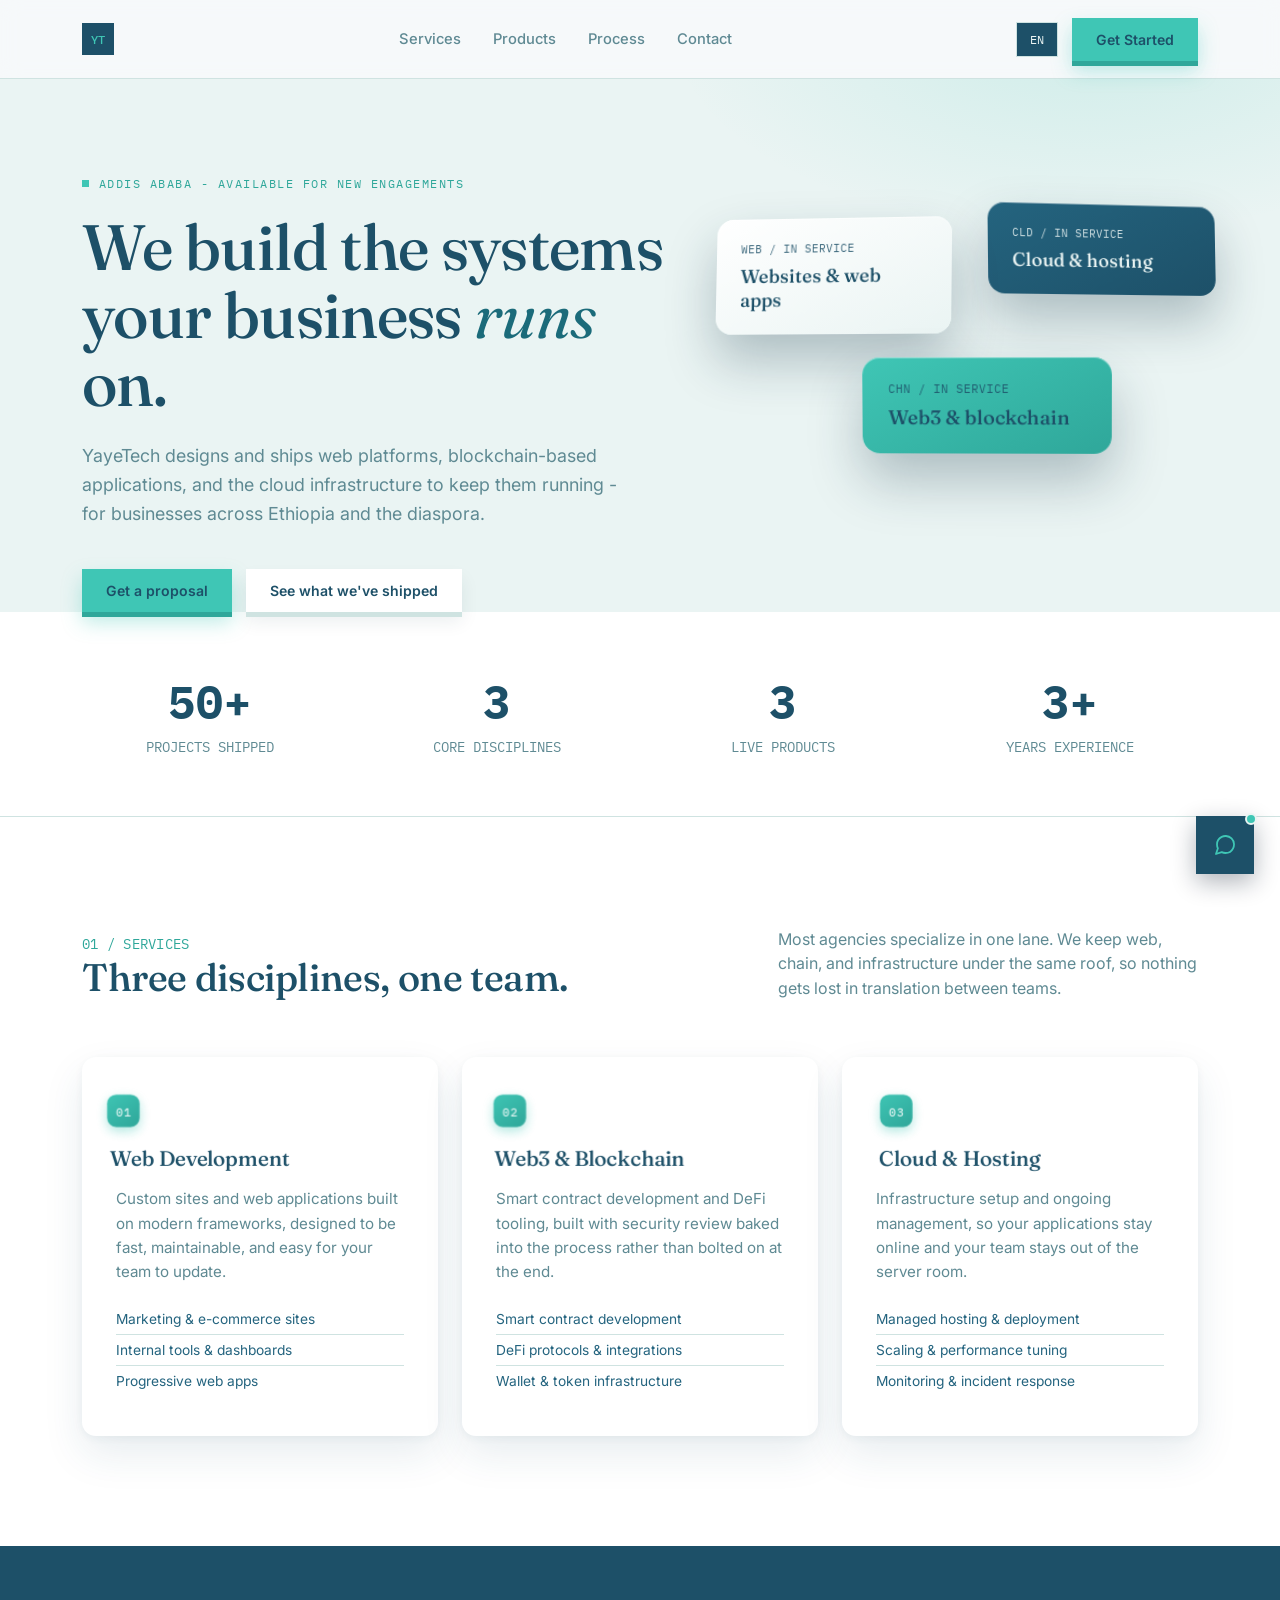
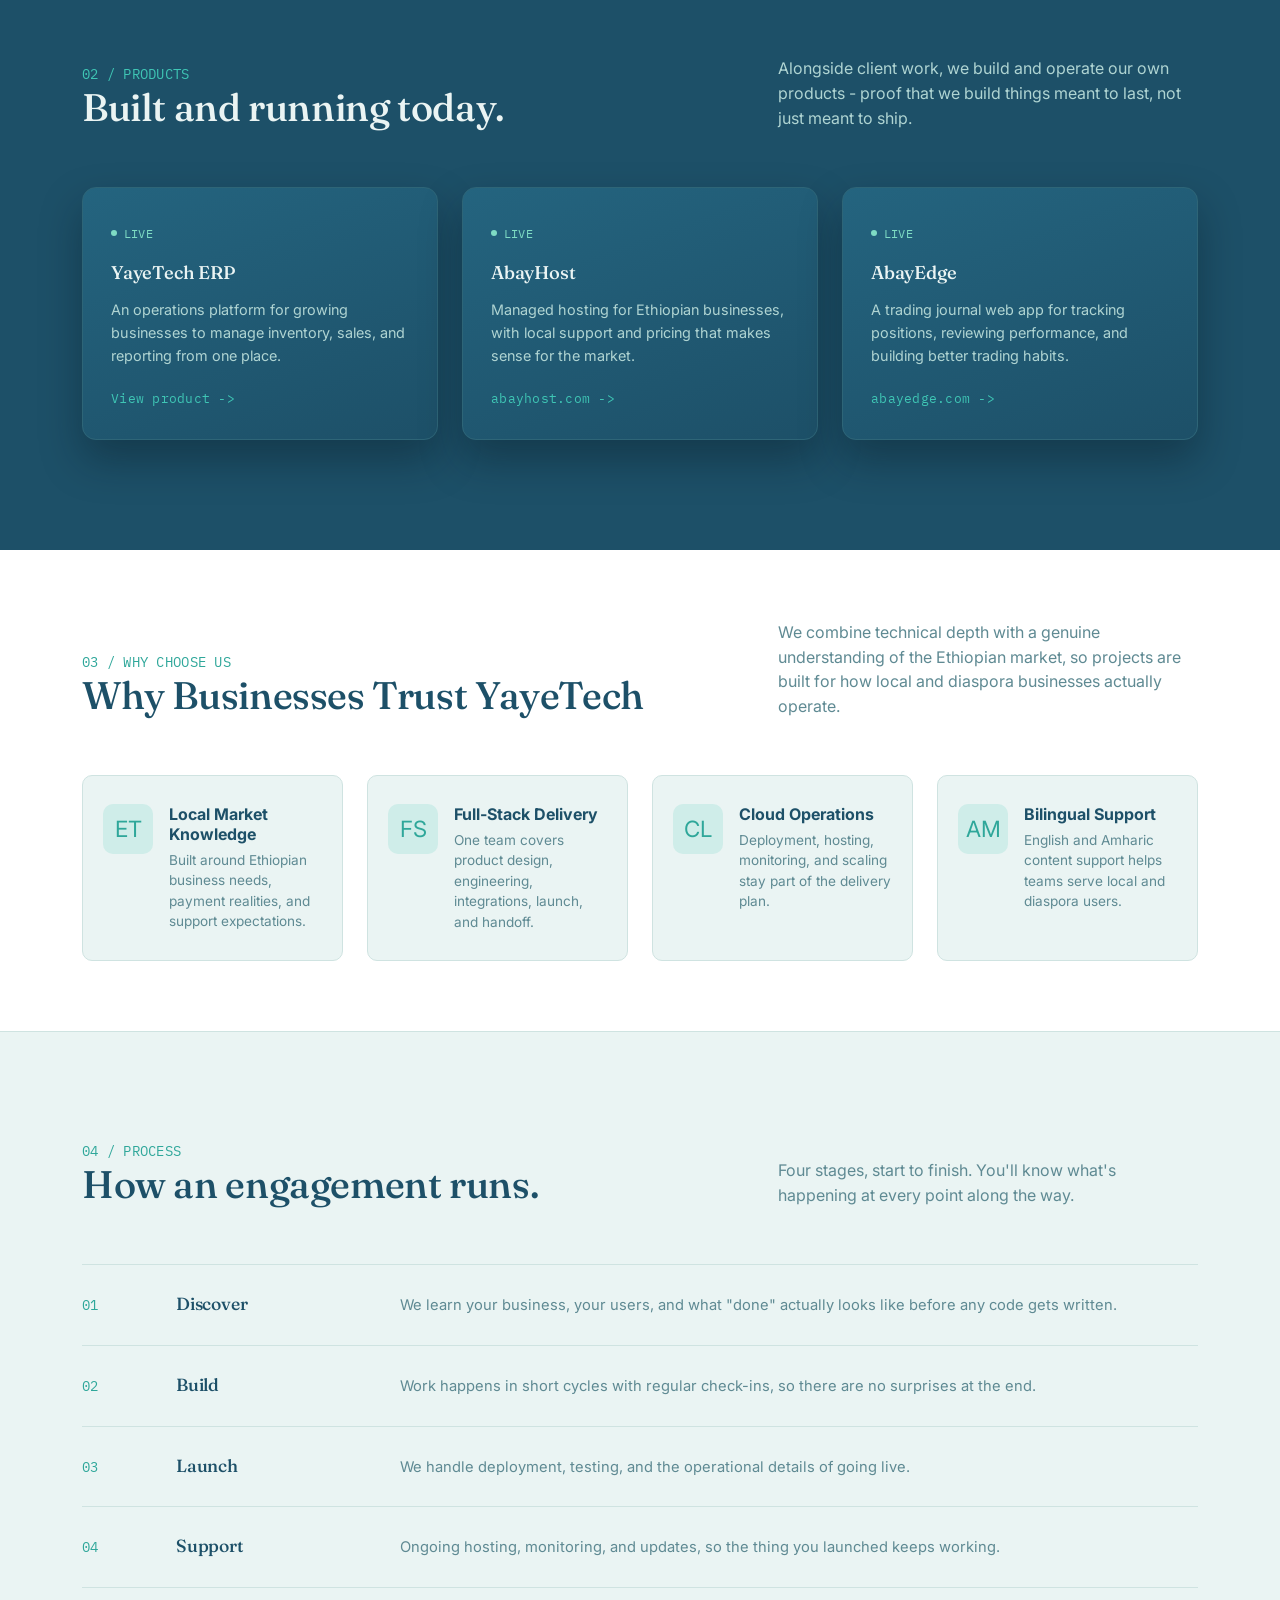
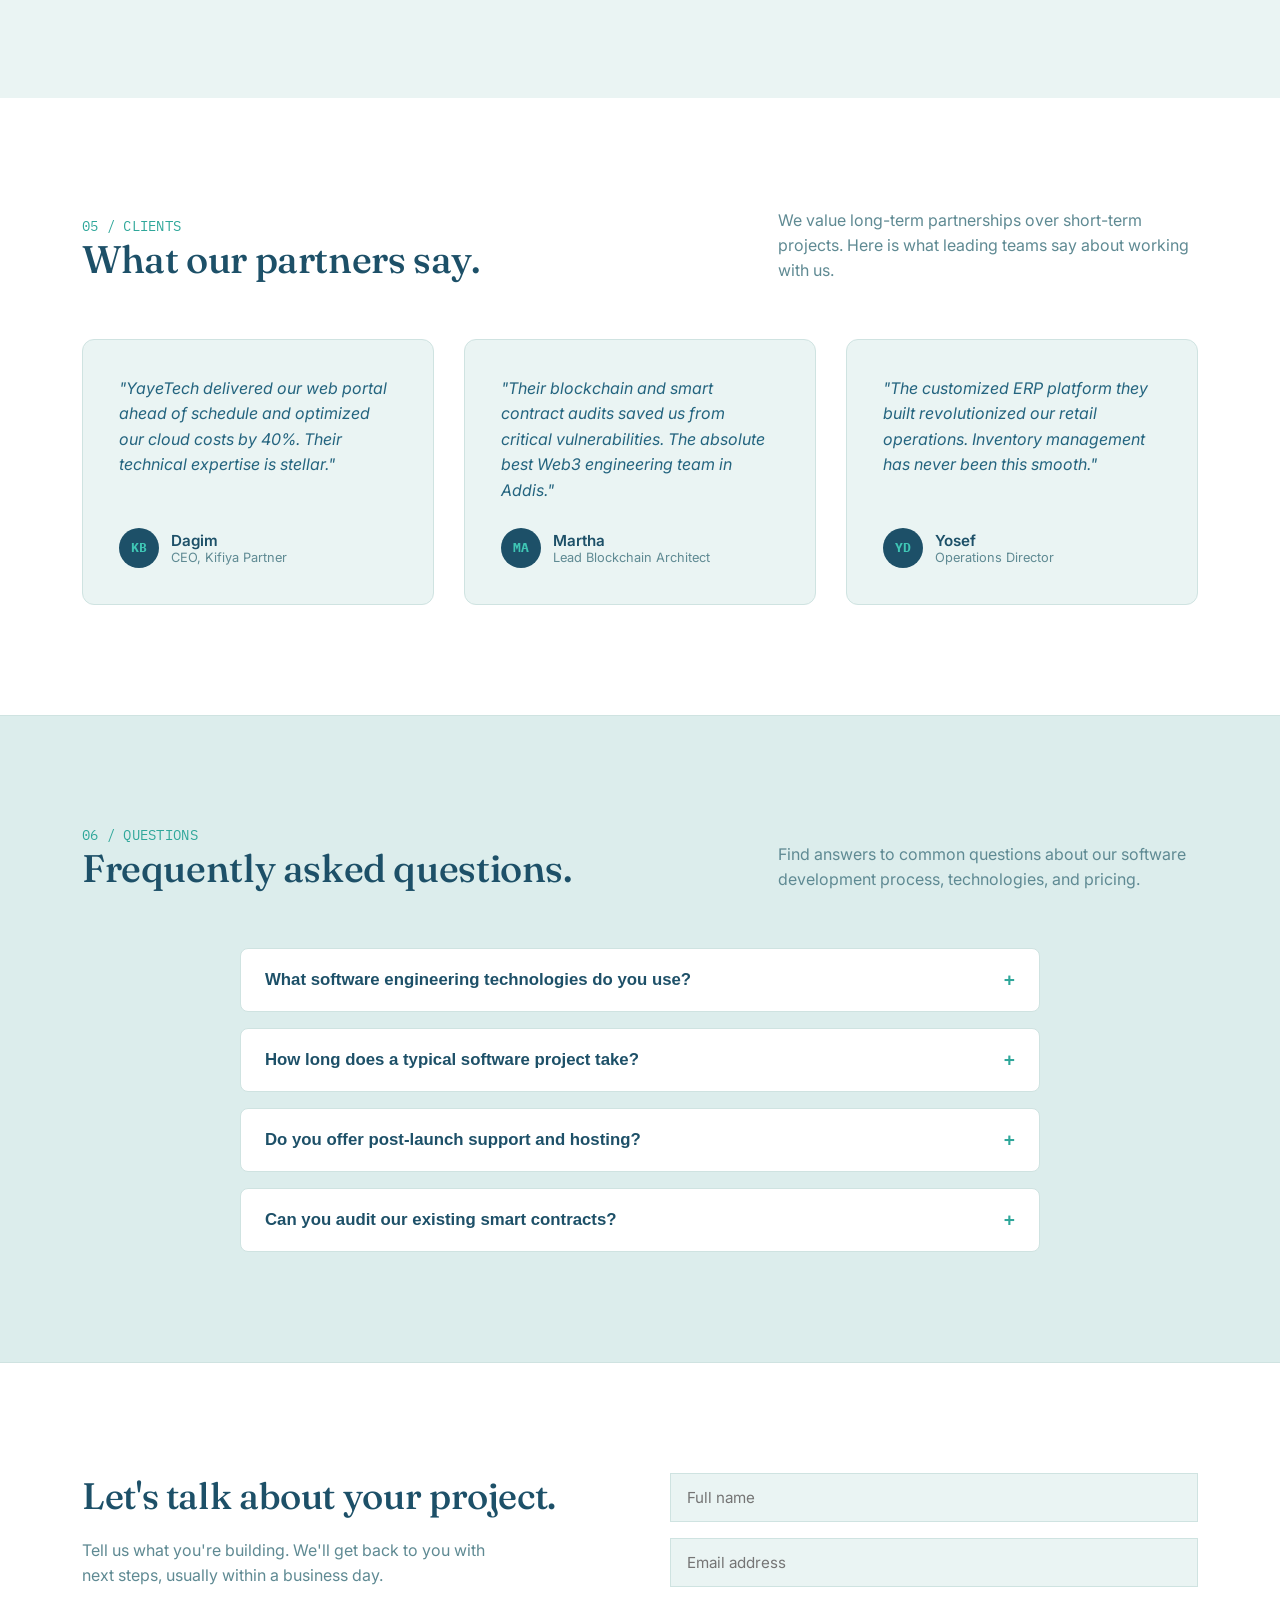
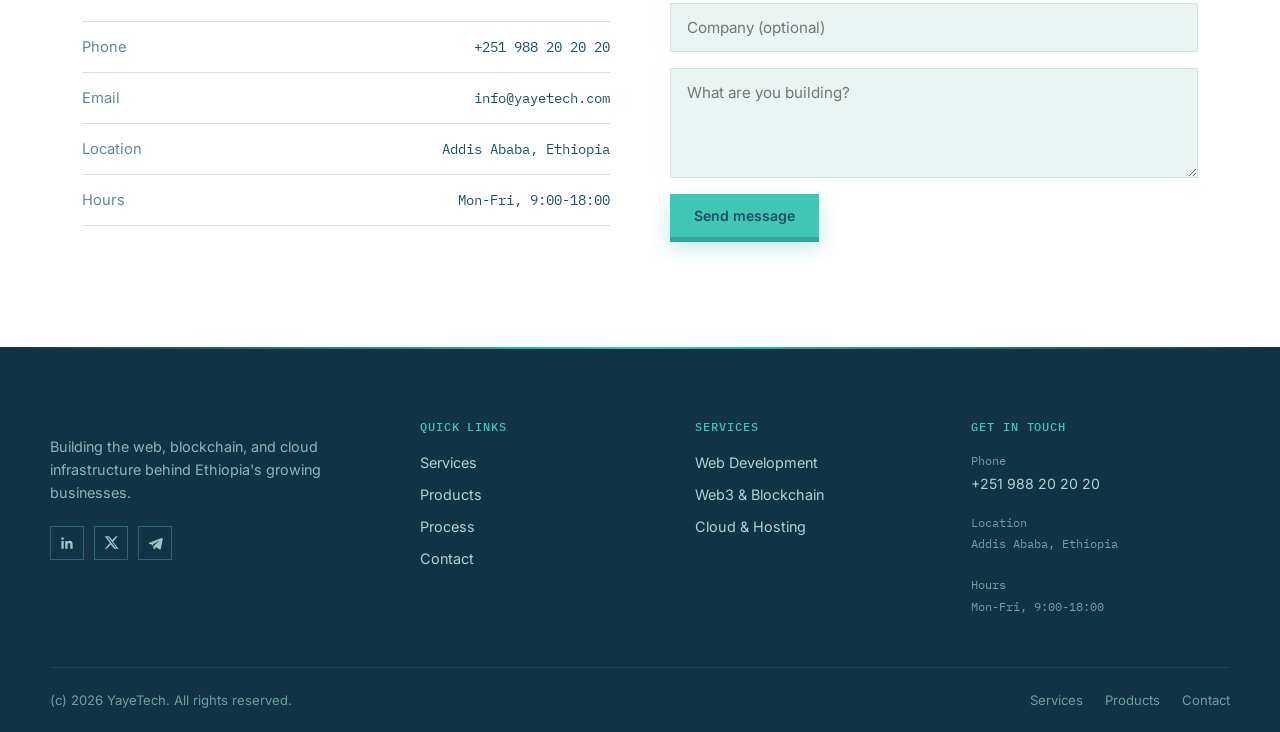
==== index.html @ afe93eb0 "Initial commit: yayetech redesign project" ====
<!DOCTYPE html>
<html lang="en">
<head>
<meta charset="UTF-8">
<meta name="viewport" content="width=device-width, initial-scale=1.0">
<title>YayeTech - Software, Web3 & Cloud Infrastructure</title>
<meta name="description" content="We build the systems your business runs on. YayeTech designs and ships web platforms, blockchain-based applications, and cloud hosting infrastructure.">
<meta property="og:title" content="YayeTech - Software, Web3 & Cloud Infrastructure">
<meta property="og:description" content="We build the systems your business runs on. Web platforms, decentralized apps, and managed cloud environments.">
<meta property="og:image" content="https://yayetech.com/wp-content/uploads/2024/10/cropped-cropped-cropped-cropped-YayeTechlogo4.png">
<meta property="og:url" content="https://yayetech.com">
<meta name="twitter:card" content="summary_large_image">
<link rel="preconnect" href="https://fonts.googleapis.com">
<link rel="preconnect" href="https://fonts.gstatic.com" crossorigin>
<link href="https://fonts.googleapis.com/css2?family=Fraunces:opsz,wght@9..144,400;9..144,500;9..144,600;9..144,700&family=Inter:wght@400;500;600;700&family=IBM+Plex+Mono:wght@400;500&family=Noto+Sans+Ethiopic:wght@400;500;600;700&display=swap" rel="stylesheet">
<style>
  :root{
    --ink:#1D5068;
    --ink-soft:#24647F;
    --onyx:#123245;
    --paper:#EAF4F3;
    --paper-dim:#DCEDEC;
    --slate:#5F8A93;
    --line:#CFE3E1;
    --brass:#2FA79A;
    --brass-bright:#3FC6B5;
    --brass-glow:rgba(63,198,181,0.16);
    --teal:#1B6B7A;
    --mint:#7FDCC4;
    --white:#FFFFFF;
  }
  *{box-sizing:border-box;}
  html{scroll-behavior:smooth;}
  body{
    margin:0;
    background:var(--paper);
    color:var(--ink);
    font-family:'Inter', sans-serif;
    -webkit-font-smoothing:antialiased;
    transition:font-family .1s;
  }
  body.lang-am, body.lang-am input, body.lang-am textarea, body.lang-am button{
    font-family:'Noto Sans Ethiopic','Inter',sans-serif;
  }
  h1,h2,h3{
    font-family:'Fraunces', serif;
    margin:0;
    letter-spacing:-0.01em;
  }
  body.lang-am h1, body.lang-am h2, body.lang-am h3{
    font-family:'Noto Sans Ethiopic','Fraunces',serif;
    letter-spacing:0;
  }
  .mono{
    font-family:'IBM Plex Mono', monospace;
    letter-spacing:0.02em;
  }
  a{color:inherit;text-decoration:none;}
  .wrap{
    max-width:1180px;
    margin:0 auto;
    padding:0 32px;
  }
  @media(max-width:700px){ .wrap{padding:0 20px;} }

  /* ---------- NAV ---------- */
  header{
    position:sticky;top:0;z-index:100;
    background:rgba(247,249,251,0.92);
    backdrop-filter:blur(10px);
    border-bottom:1px solid var(--line);
  }
  .nav-inner{
    display:flex;align-items:center;justify-content:space-between;
    height:78px;
    gap:20px;
  }
  .logo{
    display:flex;align-items:center;gap:10px;
    font-family:'Fraunces',serif;
    font-weight:600;
    font-size:1.05rem;
    flex-shrink:0;
  }
  .logo img{
    height:56px;
    width:auto;
    display:block;
  }
  .logo .mark-fallback{
    display:none;
    width:32px;height:32px;
    background:var(--ink);
    color:var(--brass-bright);
    align-items:center;justify-content:center;
    font-family:'IBM Plex Mono',monospace;
    font-size:0.75rem;
    font-weight:500;
  }
  nav.links{
    display:flex;gap:32px;
    font-size:0.92rem;
    font-weight:500;
    color:var(--slate);
    flex:1;
    justify-content:center;
  }
  nav.links a{ position:relative; padding:4px 0; }
  nav.links a::after{
    content:'';
    position:absolute; left:0; bottom:-2px;
    width:0; height:2px;
    background:var(--brass-bright);
    transition:width .18s ease;
  }
  nav.links a:hover{color:var(--ink);}
  nav.links a:hover::after{ width:100%; }
  @media(max-width:900px){ nav.links{display:none;} .nav-cta{display:none;} }

  .nav-right{ display:flex; align-items:center; gap:14px; flex-shrink:0; }

  #lang-toggle{
    display:flex;
    border:1px solid var(--line);
    font-family:'IBM Plex Mono',monospace;
    font-size:0.76rem;
    overflow:hidden;
  }
  #lang-toggle button{
    border:none;
    background:var(--white);
    color:var(--slate);
    padding:9px 13px;
    cursor:pointer;
    font-family:inherit;
    font-size:inherit;
    transition:background .15s ease, color .15s ease;
  }
  #lang-toggle button.active{
    background:var(--ink);
    color:var(--paper);
  }
  #lang-toggle button:not(.active):hover{ background:var(--paper-dim); color:var(--ink); }

  .btn{
    padding:13px 24px;
    font-size:0.88rem;
    font-weight:600;
    border:none;
    background:var(--ink);
    color:var(--paper);
    cursor:pointer;
    transition:transform .12s ease, box-shadow .12s ease;
    display:inline-block;
    font-family:inherit;
    position:relative;
    box-shadow:0 5px 0 var(--onyx), 0 10px 18px rgba(18,50,69,0.25);
  }
  .btn:hover{ transform:translateY(-2px); box-shadow:0 7px 0 var(--onyx), 0 14px 22px rgba(18,50,69,0.3); }
  .btn:active{ transform:translateY(3px); box-shadow:0 2px 0 var(--onyx), 0 4px 10px rgba(18,50,69,0.25); }
  .btn.outline{ background:var(--white); color:var(--ink); box-shadow:0 5px 0 var(--line), 0 10px 18px rgba(18,50,69,0.08); }
  .btn.outline:hover{ box-shadow:0 7px 0 var(--line), 0 14px 22px rgba(18,50,69,0.12); }
  .btn.brass{ background:var(--brass-bright); color:var(--ink); box-shadow:0 5px 0 var(--brass), 0 10px 20px rgba(63,198,181,0.35); }
  .btn.brass:hover{ box-shadow:0 7px 0 var(--brass), 0 16px 26px rgba(63,198,181,0.4); }

  /* mobile menu toggle */
  #menu-btn{
    display:none;
    background:none; border:none; cursor:pointer;
    width:40px;height:40px;
    align-items:center; justify-content:center;
    flex-direction:column; gap:5px;
  }
  #menu-btn span{
    display:block; width:22px; height:2px; background:var(--ink);
    transition:transform .2s ease, opacity .2s ease;
  }
  #menu-btn.open span:nth-child(1){ transform:translateY(7px) rotate(45deg); }
  #menu-btn.open span:nth-child(2){ opacity:0; }
  #menu-btn.open span:nth-child(3){ transform:translateY(-7px) rotate(-45deg); }
  @media(max-width:900px){ #menu-btn{display:flex;} }

  #mobile-menu{
    display:none;
    flex-direction:column;
    background:var(--white);
    border-bottom:1px solid var(--line);
    padding:8px 0 20px;
  }
  #mobile-menu.open{ display:flex; }
  #mobile-menu a{
    padding:14px 32px;
    font-size:0.98rem;
    font-weight:500;
    border-top:1px solid var(--line);
  }
  #mobile-menu .btn{ margin:16px 32px 0; text-align:center; }

  .hero-inner{
    display:grid;
    grid-template-columns:1.1fr 0.9fr;
    align-items:center;
    gap:40px;
  }
  @media(max-width:900px){ .hero-inner{grid-template-columns:1fr;} }

  .hero-3d{
    position:relative;
    height:420px;
    perspective:1400px;
  }
  @media(max-width:900px){ .hero-3d{height:280px; margin-top:20px;} }
  .hero-3d-stage{
    position:absolute; inset:0;
    transform-style:preserve-3d;
    transition:transform .1s ease-out;
  }
  .float-card{
    position:absolute;
    width:230px;
    padding:22px 24px;
    border-radius:16px;
    box-shadow:0 25px 50px rgba(18,50,69,0.28), inset 0 1px 0 rgba(255,255,255,0.4);
    backdrop-filter:blur(6px);
    animation:bob 6s ease-in-out infinite;
  }
  .float-card .fc-tag{ font-family:'IBM Plex Mono',monospace; font-size:0.7rem; opacity:0.85; margin-bottom:8px; display:block; }
  .float-card .fc-title{ font-family:'Fraunces',serif; font-size:1.15rem; font-weight:500; }
  .float-card.c1{
    top:10%; left:2%; z-index:3;
    background:linear-gradient(155deg, #ffffff, #EAF4F3);
    color:var(--ink);
    transform:translateZ(60px) rotateY(-8deg) rotateX(4deg);
    animation-delay:0s;
  }
  .float-card.c2{
    top:42%; left:32%; z-index:2;
    background:linear-gradient(155deg, var(--brass-bright), var(--brass));
    color:var(--ink);
    transform:translateZ(110px) rotateY(-4deg) rotateX(-3deg);
    animation-delay:1.4s;
  }
  .float-card.c3{
    top:6%; left:56%; z-index:1;
    background:linear-gradient(155deg, var(--ink-soft), var(--ink));
    color:var(--paper);
    transform:translateZ(30px) rotateY(10deg) rotateX(3deg);
    animation-delay:0.7s;
  }
  @keyframes bob{
    0%,100%{ transform:translateZ(var(--tz,60px)) rotateY(var(--ry,0deg)) rotateX(var(--rx,0deg)) translateY(0); }
    50%{ transform:translateZ(var(--tz,60px)) rotateY(var(--ry,0deg)) rotateX(var(--rx,0deg)) translateY(-14px); }
  }
  @media (prefers-reduced-motion:reduce){ .float-card{ animation:none; } .hero-3d-stage{ transition:none; } }
  @media(max-width:900px){
    .float-card{ width:170px; padding:16px 18px; }
    .float-card .fc-title{ font-size:0.95rem; }
    .float-card.c1{ left:0; top:6%; }
    .float-card.c2{ left:34%; top:46%; }
    .float-card.c3{ left:58%; top:2%; }
  }

  /* ---------- HERO ---------- */
  .hero{
    padding:96px 0 0;
    position:relative;
    background:
      radial-gradient(600px 300px at 85% -10%, var(--brass-glow), transparent 70%),
      var(--paper);
  }
  .eyebrow{
    font-family:'IBM Plex Mono',monospace;
    font-size:0.78rem;
    color:var(--brass);
    text-transform:uppercase;
    letter-spacing:0.12em;
    display:flex;align-items:center;gap:10px;
    margin-bottom:22px;
  }
  body.lang-am .eyebrow{ font-family:'Noto Sans Ethiopic',monospace; text-transform:none; letter-spacing:0; }
  .eyebrow::before{
    content:'';
    width:7px;height:7px;
    background:var(--brass-bright);
    display:inline-block;
    animation:pulse 2.4s ease-in-out infinite;
  }
  @keyframes pulse{ 0%,100%{opacity:1;} 50%{opacity:0.35;} }
  @media (prefers-reduced-motion:reduce){ .eyebrow::before{animation:none;} }

  .hero h1{
    font-size:clamp(2.4rem, 5vw, 4.1rem);
    line-height:1.06;
    font-weight:500;
    max-width:820px;
  }
  body.lang-am .hero h1{ line-height:1.25; }
  .hero h1 em{
    font-style:italic;
    font-weight:400;
    color:var(--teal);
  }
  body.lang-am .hero h1 em{ font-style:normal; }
  .hero p.lede{
    max-width:560px;
    font-size:1.12rem;
    line-height:1.6;
    color:var(--slate);
    margin:26px 0 40px;
  }
  .hero-ctas{display:flex;gap:14px;flex-wrap:wrap;}

  /* ---------- SECTIONS ---------- */
  section{padding:110px 0;}
  .sec-head{
    display:flex;justify-content:space-between;align-items:flex-end;
    margin-bottom:56px; gap:24px; flex-wrap:wrap;
  }
  .sec-head h2{ font-size:clamp(1.8rem,3vw,2.5rem); font-weight:500; }
  .sec-head .num{ font-family:'IBM Plex Mono',monospace; color:var(--brass); font-size:0.85rem; }
  body.lang-am .sec-head .num{ font-family:'Noto Sans Ethiopic',monospace; }
  .sec-head p{ color:var(--slate); max-width:420px; line-height:1.55; margin:0; }

  /* ---------- SERVICES ---------- */
  .services{background:var(--white);}
  .svc-grid{
    display:grid; grid-template-columns:repeat(3,1fr); gap:24px;
    perspective:1200px;
  }
  @media(max-width:820px){ .svc-grid{grid-template-columns:1fr;} }
  .svc-card{
    background:var(--white); padding:40px 34px; border-radius:14px;
    box-shadow:0 2px 8px rgba(29,80,104,0.06), 0 18px 40px rgba(29,80,104,0.1);
    transition:box-shadow .25s ease;
    transform-style:preserve-3d;
    will-change:transform;
  }
  .svc-card:hover{ box-shadow:0 8px 16px rgba(29,80,104,0.1), 0 30px 55px rgba(29,80,104,0.18); }
  .svc-tag{
    font-family:'IBM Plex Mono',monospace; font-size:0.75rem; color:var(--white); margin-bottom:18px;
    display:inline-flex; align-items:center; justify-content:center;
    width:32px; height:32px; border-radius:9px;
    background:linear-gradient(145deg, var(--brass-bright), var(--brass));
    box-shadow:0 4px 10px rgba(63,198,181,0.4);
    transform:translateZ(20px);
  }
  .svc-card h3{ font-size:1.3rem; font-weight:500; margin-bottom:14px; transform:translateZ(14px); }
  .svc-card p{ color:var(--slate); line-height:1.6; font-size:0.95rem; margin-bottom:20px; }
  .svc-list{list-style:none;padding:0;margin:0;}
  .svc-list li{ font-size:0.86rem; color:var(--ink-soft); padding:7px 0; border-top:1px solid var(--line); }
  .svc-list li:first-child{border-top:none;}

  /* ---------- PRODUCTS ---------- */
  .products{background:var(--ink);color:var(--paper);}
  .products .sec-head h2{color:var(--paper);}
  .products .sec-head p{color:#AFD4D2;}
  .products .num{color:var(--brass-bright);}
  .prod-grid{ display:grid; grid-template-columns:repeat(3,1fr); gap:24px; perspective:1200px; }
  @media(max-width:820px){ .prod-grid{grid-template-columns:1fr;} }
  .prod-card{
    background:linear-gradient(160deg, var(--ink-soft), var(--ink));
    border:1px solid #2E6577; padding:32px 28px; border-radius:14px;
    transition:box-shadow .25s ease;
    box-shadow:0 20px 40px rgba(5,20,30,0.35);
    transform-style:preserve-3d;
    will-change:transform;
  }
  .prod-card:hover{ box-shadow:0 30px 55px rgba(5,20,30,0.45), 0 0 0 1px var(--brass-bright); }
  .prod-status{ display:inline-flex;align-items:center;gap:7px; font-family:'IBM Plex Mono',monospace; font-size:0.72rem; color:var(--mint); margin-bottom:20px; }
  body.lang-am .prod-status{ font-family:'Noto Sans Ethiopic',monospace; }
  .prod-status::before{ content:'';width:6px;height:6px;background:var(--mint); border-radius:50%; }
  .prod-card h3{font-size:1.15rem;font-weight:500;margin-bottom:10px;color:var(--paper);}
  .prod-card p{font-size:0.9rem;color:#AFD4D2;line-height:1.6;margin-bottom:20px;}
  .prod-link{ font-family:'IBM Plex Mono',monospace; font-size:0.8rem; color:var(--brass-bright); border-bottom:1px solid transparent; }
  body.lang-am .prod-link{ font-family:'Noto Sans Ethiopic',monospace; }
  .prod-link:hover{border-bottom-color:var(--brass-bright);}

  /* ---------- PROCESS ---------- */
  .process{background:var(--paper);}
  .proc-item{
    display:grid; grid-template-columns:70px 200px 1fr; gap:24px;
    padding:28px 0; border-top:1px solid var(--line); align-items:baseline;
  }
  .proc-item:last-child{border-bottom:1px solid var(--line);}
  @media(max-width:700px){
    .proc-item{grid-template-columns:50px 1fr;}
    .proc-item h3{grid-column:2;}
    .proc-item p{grid-column:1/-1;}
  }
  .proc-num{ font-family:'IBM Plex Mono',monospace; color:var(--brass); font-size:0.9rem; }
  .proc-item h3{font-size:1.1rem;font-weight:500;}
  .proc-item p{color:var(--slate);margin:0;font-size:0.92rem;line-height:1.55;}

  /* ---------- CONTACT ---------- */
  .contact{background:var(--white);border-top:1px solid var(--line);}
  .contact-grid{ display:grid; grid-template-columns:1fr 1fr; gap:60px; }
  @media(max-width:820px){ .contact-grid{grid-template-columns:1fr;gap:40px;} }
  .contact h2{font-size:clamp(1.8rem,3vw,2.3rem);font-weight:500;margin-bottom:20px;}
  .contact p.lede{color:var(--slate);line-height:1.6;max-width:420px;margin-bottom:32px;}
  .info-row{ display:flex;justify-content:space-between; padding:16px 0; border-top:1px solid var(--line); font-size:0.92rem; }
  .info-row:last-child{border-bottom:1px solid var(--line);}
  .info-row span:first-child{color:var(--slate);}
  .info-row span:last-child{font-family:'IBM Plex Mono',monospace;font-size:0.85rem;}
  body.lang-am .info-row span:last-child{font-family:'Noto Sans Ethiopic',monospace;}

  form{display:flex;flex-direction:column;gap:16px;}
  input,textarea{
    font-family:'Inter',sans-serif; font-size:0.95rem; padding:14px 16px;
    border:1px solid var(--line); background:var(--paper); color:var(--ink);
  }
  input:focus,textarea:focus{ outline:2px solid var(--teal); outline-offset:1px; }
  textarea{resize:vertical;min-height:110px;}

  /* ---------- FOOTER ---------- */
  footer{ background:var(--onyx); color:#9BC7C5; position:relative; }
  footer::before{
    content:''; position:absolute; top:0; left:0; right:0; height:2px;
    background:linear-gradient(90deg, transparent, var(--brass-bright), transparent);
  }
  .foot-top{ padding:72px 0 48px; display:grid; grid-template-columns:1.4fr 1fr 1fr 1.1fr; gap:40px; }
  @media(max-width:900px){ .foot-top{grid-template-columns:1fr 1fr; row-gap:36px;} }
  @media(max-width:560px){ .foot-top{grid-template-columns:1fr;} }
  .foot-brand .logo{ margin-bottom:16px; }
  .foot-brand .logo img{ filter:brightness(0) invert(1); height:34px; }
  .foot-brand p{ font-size:0.9rem; line-height:1.6; max-width:280px; color:#8AB8B7; margin:0 0 22px; }
  .foot-social{ display:flex; gap:10px; }
  .foot-social a{
    width:34px;height:34px; border:1px solid #2E6577;
    display:flex;align-items:center;justify-content:center;
    color:#9BC7C5; transition:all .15s ease;
  }
  .foot-social a:hover{ border-color:var(--brass-bright); color:var(--brass-bright); }
  .foot-col h4{
    font-family:'IBM Plex Mono',monospace; font-size:0.74rem; text-transform:uppercase;
    letter-spacing:0.08em; color:var(--brass-bright); margin:0 0 18px; font-weight:500;
  }
  body.lang-am .foot-col h4{ font-family:'Noto Sans Ethiopic',monospace; text-transform:none; letter-spacing:0; }
  .foot-col ul{ list-style:none; margin:0; padding:0; display:flex; flex-direction:column; gap:12px; }
  .foot-col a{ font-size:0.9rem; color:#AFD4D2; }
  .foot-col a:hover{ color:var(--white); }
  .foot-col .info-item{ font-size:0.88rem; color:#AFD4D2; line-height:1.5; }
  .foot-col .info-item span{ display:block; color:#6FA0A0; font-size:0.76rem; font-family:'IBM Plex Mono',monospace; margin-bottom:3px; }
  .foot-bottom{
    border-top:1px solid #1B4557; padding:24px 0;
    display:flex;justify-content:space-between;align-items:center;flex-wrap:wrap;gap:12px;
    font-size:0.82rem; color:#6FA0A0;
  }
  .foot-bottom-links{ display:flex; gap:22px; }
  .foot-bottom-links a:hover{ color:var(--paper); }

  .reveal{ opacity:0; transform:translateY(14px); transition:opacity .6s ease, transform .6s ease; }
  .reveal.in{opacity:1;transform:none;}
  @media (prefers-reduced-motion:reduce){ .reveal{opacity:1;transform:none;transition:none;} }

  /* ---------- CHAT WIDGET ---------- */
  #chat-launcher{
    position:fixed; bottom:26px;right:26px; width:58px;height:58px;
    background:var(--ink); color:var(--brass-bright); border:none; cursor:pointer;
    display:flex;align-items:center;justify-content:center; z-index:200;
    box-shadow:0 8px 24px rgba(8,21,39,0.32);
    transition:transform .18s ease, background .18s ease;
  }
  #chat-launcher:hover{ transform:translateY(-2px); background:var(--ink-soft); }
  #chat-launcher svg{ width:24px;height:24px; }
  #chat-launcher .dot{
    position:absolute;top:-3px;right:-3px; width:12px;height:12px;
    background:var(--brass-bright); border:2px solid var(--paper); border-radius:50%;
  }
  @media (prefers-reduced-motion:no-preference){ #chat-launcher .dot{ animation:pulse 2.4s ease-in-out infinite; } }

  #chat-panel{
    position:fixed; bottom:96px;right:26px; width:360px; max-width:calc(100vw - 40px);
    height:480px; max-height:calc(100vh - 140px);
    background:var(--white); border:1px solid var(--line);
    box-shadow:0 20px 50px rgba(8,21,39,0.26);
    display:flex; flex-direction:column; z-index:200;
    opacity:0; transform:translateY(16px) scale(0.98); pointer-events:none;
    transition:opacity .2s ease, transform .2s ease;
  }
  #chat-panel.open{ opacity:1; transform:none; pointer-events:auto; }
  .chat-head{ background:var(--ink); color:var(--paper); padding:18px 20px; display:flex; align-items:center; justify-content:space-between; }
  .chat-head-info{ display:flex; align-items:center; gap:10px; }
  .chat-head-info .avatar{
    width:32px;height:32px; background:var(--brass-bright); color:var(--ink);
    display:flex;align-items:center;justify-content:center;
    font-family:'IBM Plex Mono',monospace; font-size:0.72rem; font-weight:600;
  }
  .chat-head-info .name{ font-size:0.92rem; font-weight:600; margin:0; }
  .chat-head-info .status{
    font-family:'IBM Plex Mono',monospace; font-size:0.7rem; color:var(--mint); margin:0;
    display:flex;align-items:center;gap:5px;
  }
  .chat-head-info .status::before{ content:''; width:6px;height:6px; background:var(--mint); border-radius:50%; }
  #chat-close{ background:none;border:none;color:#AFD4D2;cursor:pointer; padding:4px; display:flex; }
  #chat-close:hover{ color:var(--paper); }
  .chat-body{ flex:1; padding:18px 16px; overflow-y:auto; display:flex; flex-direction:column; gap:12px; background:var(--paper-dim); }
  .msg{ max-width:82%; padding:11px 14px; font-size:0.88rem; line-height:1.5; }
  .msg.bot{ background:var(--white); border:1px solid var(--line); align-self:flex-start; border-radius:2px 10px 10px 10px; }
  .msg.user{ background:var(--ink); color:var(--paper); align-self:flex-end; border-radius:10px 2px 10px 10px; }
  .quick-replies{ display:flex; flex-wrap:wrap; gap:8px; align-self:flex-start; max-width:100%; }
  .qr-btn{
    font-family:'IBM Plex Mono',monospace; font-size:0.76rem; background:var(--white);
    border:1px solid var(--brass); color:var(--ink-soft); padding:8px 12px; cursor:pointer;
    transition:background .15s ease, color .15s ease;
  }
  .qr-btn:hover{ background:var(--brass-bright); color:var(--ink); border-color:var(--brass-bright); }
  .typing{ display:flex; gap:4px; align-self:flex-start; background:var(--white); border:1px solid var(--line); padding:12px 14px; border-radius:2px 10px 10px 10px; }
  .typing span{ width:6px;height:6px;background:var(--slate);border-radius:50%; animation:bounce 1.2s infinite ease-in-out; }
  .typing span:nth-child(2){ animation-delay:0.15s; }
  .typing span:nth-child(3){ animation-delay:0.3s; }
  @keyframes bounce{ 0%,60%,100%{transform:translateY(0);} 30%{transform:translateY(-4px);} }
  .chat-input-row{ display:flex; border-top:1px solid var(--line); background:var(--white); }
  #chat-input{ flex:1; border:none; padding:14px 16px; font-family:inherit; font-size:0.9rem; background:transparent; }
  #chat-input:focus{ outline:none; }
  #chat-send{ border:none; background:none; color:var(--brass); cursor:pointer; padding:0 18px; display:flex;align-items:center; }
  #chat-send:hover{ color:var(--brass-bright); }
  @media(max-width:480px){
    #chat-panel{ right:20px; bottom:90px; width:calc(100vw - 40px); }
    #chat-launcher{ right:20px; bottom:20px; }
  }

  /* ---------- STATS STRIP ---------- */
  .stats-strip {
    background: var(--white);
    border-bottom: 1px solid var(--line);
    padding: 60px 0;
  }
  .stats-grid {
    display: grid;
    grid-template-columns: repeat(4, 1fr);
    gap: 30px;
    text-align: center;
  }
  @media(max-width:768px) {
    .stats-grid { grid-template-columns: repeat(2, 1fr); gap: 20px; }
  }
  .stat-card h3 {
    font-size: 2.8rem;
    color: var(--ink);
    margin-bottom: 8px;
    font-weight: 700;
  }
  .stat-card p {
    font-family: 'IBM Plex Mono', monospace;
    font-size: 0.85rem;
    color: var(--slate);
    margin: 0;
    text-transform: uppercase;
  }

  /* ---------- ABOUT / WHY US ---------- */
  .about {
    background: var(--paper);
    border-bottom: 1px solid var(--line);
  }
  .about-grid {
    display: grid;
    grid-template-columns: 1fr 1fr;
    gap: 60px;
    align-items: center;
  }
  @media(max-width:820px) {
    .about-grid { grid-template-columns: 1fr; gap: 40px; }
  }
  .about-content h2 {
    font-size: clamp(2rem, 4vw, 2.8rem);
    margin-bottom: 20px;
  }
  .about-content p {
    color: var(--slate);
    line-height: 1.7;
    margin-bottom: 30px;
  }
  .about-features {
    display: flex;
    flex-direction: column;
    gap: 24px;
  }
  .about-feat-item {
    display: flex;
    gap: 20px;
  }
  .about-feat-icon {
    width: 48px;
    height: 48px;
    background: var(--brass-glow);
    color: var(--brass);
    display: flex;
    align-items: center;
    justify-content: center;
    font-weight: bold;
    border-radius: 8px;
    flex-shrink: 0;
  }
  .about-feat-text h4 {
    font-size: 1.1rem;
    margin: 0 0 6px 0;
    color: var(--ink);
  }
  .about-feat-text p {
    margin: 0;
    font-size: 0.9rem;
    color: var(--slate);
    line-height: 1.5;
  }

  /* ---------- TESTIMONIALS ---------- */
  .testimonials {
    background: var(--white);
    border-bottom: 1px solid var(--line);
  }
  .test-grid {
    display: grid;
    grid-template-columns: repeat(3, 1fr);
    gap: 30px;
  }
  @media(max-width:820px) {
    .test-grid { grid-template-columns: 1fr; }
  }
  .test-card {
    background: var(--paper);
    padding: 36px;
    border-radius: 12px;
    border: 1px solid var(--line);
    display: flex;
    flex-direction: column;
    justify-content: space-between;
  }
  .test-quote {
    font-size: 1rem;
    line-height: 1.6;
    color: var(--ink-soft);
    margin-bottom: 24px;
    font-style: italic;
  }
  .test-author {
    display: flex;
    align-items: center;
    gap: 12px;
  }
  .test-avatar {
    width: 40px;
    height: 40px;
    background: var(--ink);
    color: var(--brass-bright);
    display: flex;
    align-items: center;
    justify-content: center;
    border-radius: 50%;
    font-family: 'IBM Plex Mono', monospace;
    font-size: 0.8rem;
    font-weight: bold;
  }
  .test-name {
    font-weight: 600;
    font-size: 0.95rem;
  }
  .test-role {
    font-size: 0.8rem;
    color: var(--slate);
  }


  /* ---------- FAQ ---------- */
  .faq {
    background: var(--paper-dim);
  }
  .faq-accordion {
    max-width: 800px;
    margin: 0 auto;
    display: flex;
    flex-direction: column;
    gap: 16px;
  }
  .faq-card {
    background: var(--white);
    border: 1px solid var(--line);
    border-radius: 8px;
    overflow: hidden;
  }
  .faq-header {
    width: 100%;
    background: none;
    border: none;
    padding: 20px 24px;
    display: flex;
    justify-content: space-between;
    align-items: center;
    text-align: left;
    font-weight: 600;
    font-size: 1.05rem;
    color: var(--ink);
  }
  .faq-header .icon {
    font-size: 1.2rem;
    color: var(--brass);
    transition: transform 0.2s ease;
  }
  .faq-card.open .faq-header .icon {
    transform: rotate(45deg);
  }
  .faq-content {
    max-height: 0;
    overflow: hidden;
    transition: max-height 0.25s cubic-bezier(0, 1, 0, 1);
  }
  .faq-card.open .faq-content {
    max-height: 1000px;
    transition: max-height 0.5s ease-in-out;
  }
  .faq-content p {
    padding: 0 24px 20px;
    margin: 0;
    font-size: 0.92rem;
    color: var(--slate);
    line-height: 1.6;
  }

  /* ---------- SCROLL TO TOP ---------- */
  #scroll-top {
    position: fixed;
    bottom: 26px;
    right: 96px;
    width: 48px;
    height: 48px;
    border-radius: 50%;
    background: var(--white);
    color: var(--ink);
    border: 1px solid var(--line);
    box-shadow: 0 4px 12px rgba(0,0,0,0.1);
    display: flex;
    align-items: center;
    justify-content: center;
    cursor: pointer;
    z-index: 99;
    opacity: 0;
    visibility: hidden;
    transition: opacity 0.2s, visibility 0.2s, transform 0.2s;
  }
  #scroll-top.show {
    opacity: 1;
    visibility: visible;
  }
  #scroll-top:hover {
    transform: translateY(-3px);
    background: var(--paper);
  }
  @media(max-width:480px){
    #scroll-top{ right:88px; bottom:20px; }
  }

  /* ---------- TRUST BADGES / WHY CHOOSE US ---------- */
  .trust-section {
    background: var(--white);
    border-bottom: 1px solid var(--line);
    padding: 70px 0;
  }
  .trust-badges {
    display: grid;
    grid-template-columns: repeat(4, 1fr);
    gap: 24px;
    margin-top: 50px;
  }
  @media(max-width:900px) {
    .trust-badges { grid-template-columns: repeat(2, 1fr); }
  }
  @media(max-width:480px) {
    .trust-badges { grid-template-columns: 1fr; }
  }
  .trust-badge {
    display: flex;
    align-items: flex-start;
    gap: 16px;
    padding: 28px 20px;
    border: 1px solid var(--line);
    border-radius: 10px;
    background: var(--paper);
    transition: border-color 0.2s, box-shadow 0.2s;
  }
  .trust-badge:hover {
    border-color: var(--brass);
    box-shadow: 0 4px 16px rgba(0,0,0,0.07);
  }
  .trust-badge-icon {
    width: 50px;
    height: 50px;
    min-width: 50px;
    background: var(--brass-glow);
    color: var(--brass);
    border-radius: 10px;
    display: flex;
    align-items: center;
    justify-content: center;
    font-size: 1.4rem;
  }
  .trust-badge-text h4 {
    font-size: 1rem;
    margin: 0 0 6px 0;
    color: var(--ink);
  }
  .trust-badge-text p {
    font-size: 0.85rem;
    color: var(--slate);
    margin: 0;
    line-height: 1.5;
  }

  /* ---------- INDUSTRIES ---------- */
  .industries {
    background: var(--ink);
    color: var(--white);
    padding: 80px 0;
    border-bottom: 1px solid rgba(255,255,255,0.08);
  }
  .industries .sec-head .num { color: var(--brass); }
  .industries .sec-head h2 { color: var(--white); }
  .industries .sec-head p { color: rgba(255,255,255,0.55); }
  .industry-pills {
    display: flex;
    flex-wrap: wrap;
    gap: 14px;
    margin-top: 40px;
  }
  .industry-pill {
    display: flex;
    align-items: center;
    gap: 10px;
    padding: 12px 22px;
    border: 1px solid rgba(255,255,255,0.15);
    border-radius: 50px;
    font-size: 0.9rem;
    font-weight: 500;
    color: var(--white);
    background: rgba(255,255,255,0.05);
    transition: border-color 0.2s, background 0.2s;
    cursor: default;
  }
  .industry-pill:hover {
    border-color: var(--brass);
    background: var(--brass-glow);
    color: var(--brass-bright);
  }
  .industry-pill-icon {
    font-size: 1.1rem;
  }
  .industry-counters {
    display: grid;
    grid-template-columns: repeat(4, 1fr);
    gap: 30px;
    margin-top: 60px;
    padding-top: 50px;
    border-top: 1px solid rgba(255,255,255,0.1);
  }
  @media(max-width:768px) {
    .industry-counters { grid-template-columns: repeat(2,1fr); gap: 20px; }
  }
  .ind-counter h3 {
    font-size: 2.6rem;
    font-weight: 700;
    color: var(--brass-bright);
    margin-bottom: 6px;
  }
  .ind-counter p {
    font-family: 'IBM Plex Mono', monospace;
    font-size: 0.78rem;
    text-transform: uppercase;
    color: rgba(255,255,255,0.5);
    margin: 0;
  }

  /* ---------- WORKING PROCESS (3-STEP) ---------- */
  .working-process {
    background: var(--paper);
    border-bottom: 1px solid var(--line);
    padding: 80px 0;
  }
  .working-process .sec-head .eyebrow-tag {
    font-family: 'IBM Plex Mono', monospace;
    font-size: 0.78rem;
    letter-spacing: 0.12em;
    text-transform: uppercase;
    color: var(--brass);
    margin-bottom: 10px;
  }
  .wp-steps {
    display: grid;
    grid-template-columns: repeat(3, 1fr);
    gap: 36px;
    margin-top: 50px;
  }
  @media(max-width:820px) {
    .wp-steps { grid-template-columns: 1fr; }
  }
  .wp-step {
    position: relative;
    padding: 36px 30px;
    background: var(--white);
    border: 1px solid var(--line);
    border-radius: 12px;
    text-align: center;
    transition: box-shadow 0.25s;
  }
  .wp-step:hover {
    box-shadow: 0 8px 28px rgba(0,0,0,0.08);
  }
  .wp-step-num {
    display: inline-flex;
    align-items: center;
    justify-content: center;
    width: 64px;
    height: 64px;
    border-radius: 50%;
    background: var(--brass-glow);
    color: var(--brass);
    font-size: 1.8rem;
    margin-bottom: 20px;
  }
  .wp-step h3 {
    font-size: 1.2rem;
    margin-bottom: 12px;
    color: var(--ink);
  }
  .wp-step p {
    font-size: 0.9rem;
    color: var(--slate);
    line-height: 1.6;
    margin: 0;
  }
  .wp-connector {
    position: absolute;
    top: 50%;
    right: -20px;
    width: 40px;
    height: 2px;
    background: var(--line);
    display: none;
  }
  @media(min-width:821px) {
    .wp-step:not(:last-child) .wp-connector { display: block; }
  }
</style>
</head>
<body>

<header>
  <div class="wrap nav-inner">
    <a href="#" class="logo">
      <img src="https://yayetech.com/wp-content/uploads/2024/10/cropped-cropped-cropped-cropped-YayeTechlogo4.png"
           alt="YayeTech"
           onerror="this.style.display='none'; this.nextElementSibling.style.display='flex';">
      <span class="mark-fallback">YT</span>
    </a>
    <nav class="links">
      <a href="#services" data-i18n="nav.services">Services</a>
      <a href="#products" data-i18n="nav.products">Products</a>
      <a href="#process" data-i18n="nav.process">Process</a>
      <a href="#contact" data-i18n="nav.contact">Contact</a>
    </nav>
    <div class="nav-right">
      <div id="lang-toggle">
        <button data-lang="en" class="active">EN</button>
      </div>
      <a href="#contact" class="btn brass nav-cta" data-i18n="nav.cta" id="nav-cta-desktop">Get Started</a>
      <button id="menu-btn" aria-label="Open menu"><span></span><span></span><span></span></button>
    </div>
  </div>
  <div id="mobile-menu">
    <a href="#services" data-i18n="nav.services">Services</a>
    <a href="#products" data-i18n="nav.products">Products</a>
    <a href="#process" data-i18n="nav.process">Process</a>
    <a href="#contact" data-i18n="nav.contact">Contact</a>
    <a href="#contact" class="btn brass" data-i18n="nav.cta">Get Started</a>
  </div>
</header>

<section class="hero">
  <div class="wrap hero-inner">
    <div class="hero-copy">
      <div class="eyebrow mono" data-i18n="hero.eyebrow">Addis Ababa - Available for new engagements</div>
      <h1 data-i18n-html="hero.title">We build the systems<br>your business <em>runs</em> on.</h1>
      <p class="lede" data-i18n="hero.lede">YayeTech designs and ships web platforms, blockchain-based applications, and the cloud infrastructure to keep them running - for businesses across Ethiopia and the diaspora.</p>
      <div class="hero-ctas">
        <a href="#contact" class="btn brass" data-i18n="hero.cta1">Get a proposal</a>
        <a href="#products" class="btn outline" data-i18n="hero.cta2">See what we've shipped</a>
      </div>
    </div>
    <div class="hero-3d" aria-label="YayeTech service stack">
      <div class="hero-3d-stage">
        <article class="float-card c1" style="--tz:60px;--ry:-8deg;--rx:4deg;">
          <span class="fc-tag">WEB / IN SERVICE</span>
          <div class="fc-title">Websites &amp; web apps</div>
        </article>
        <article class="float-card c2" style="--tz:110px;--ry:-4deg;--rx:-3deg;">
          <span class="fc-tag">CHN / IN SERVICE</span>
          <div class="fc-title">Web3 &amp; blockchain</div>
        </article>
        <article class="float-card c3" style="--tz:30px;--ry:10deg;--rx:3deg;">
          <span class="fc-tag">CLD / IN SERVICE</span>
          <div class="fc-title">Cloud &amp; hosting</div>
        </article>
      </div>
    </div>
  </div>
</section>

<!-- ============ STATS STRIP ============ -->
<section class="stats-strip">
  <div class="wrap">
    <div class="stats-grid">
      <div class="stat-card reveal">
        <h3 class="mono">50+</h3>
        <p data-i18n="stats.projects">Projects Shipped</p>
      </div>
      <div class="stat-card reveal">
        <h3 class="mono">3</h3>
        <p data-i18n="stats.disciplines">Core Disciplines</p>
      </div>
      <div class="stat-card reveal">
        <h3 class="mono">3</h3>
        <p data-i18n="stats.products">Live Products</p>
      </div>
      <div class="stat-card reveal">
        <h3 class="mono">3+</h3>
        <p data-i18n="stats.years">Years Experience</p>
      </div>
    </div>
  </div>
</section>


<section class="services" id="services">
  <div class="wrap">
    <div class="sec-head reveal">
      <div>
        <div class="num mono" data-i18n="services.num">01 / SERVICES</div>
        <h2 data-i18n="services.title">Three disciplines, one team.</h2>
      </div>
      <p data-i18n="services.desc">Most agencies specialize in one lane. We keep web, chain, and infrastructure under the same roof, so nothing gets lost in translation between teams.</p>
    </div>
  </div>
  <div class="wrap">
    <div class="svc-grid">
      <div class="svc-card reveal">
        <span class="svc-tag mono">01</span>
        <h3 data-i18n="services.web.title">Web Development</h3>
        <p data-i18n="services.web.desc">Custom sites and web applications built on modern frameworks, designed to be fast, maintainable, and easy for your team to update.</p>
        <ul class="svc-list">
          <li data-i18n="services.web.li1">Marketing &amp; e-commerce sites</li>
          <li data-i18n="services.web.li2">Internal tools &amp; dashboards</li>
          <li data-i18n="services.web.li3">Progressive web apps</li>
        </ul>
      </div>
      <div class="svc-card reveal">
        <span class="svc-tag mono">02</span>
        <h3 data-i18n="services.chn.title">Web3 &amp; Blockchain</h3>
        <p data-i18n="services.chn.desc">Smart contract development and DeFi tooling, built with security review baked into the process rather than bolted on at the end.</p>
        <ul class="svc-list">
          <li data-i18n="services.chn.li1">Smart contract development</li>
          <li data-i18n="services.chn.li2">DeFi protocols &amp; integrations</li>
          <li data-i18n="services.chn.li3">Wallet &amp; token infrastructure</li>
        </ul>
      </div>
      <div class="svc-card reveal">
        <span class="svc-tag mono">03</span>
        <h3 data-i18n="services.cld.title">Cloud &amp; Hosting</h3>
        <p data-i18n="services.cld.desc">Infrastructure setup and ongoing management, so your applications stay online and your team stays out of the server room.</p>
        <ul class="svc-list">
          <li data-i18n="services.cld.li1">Managed hosting &amp; deployment</li>
          <li data-i18n="services.cld.li2">Scaling &amp; performance tuning</li>
          <li data-i18n="services.cld.li3">Monitoring &amp; incident response</li>
        </ul>
      </div>
    </div>
  </div>
</section>

<section class="products" id="products">
  <div class="wrap">
    <div class="sec-head reveal">
      <div>
        <div class="num mono" data-i18n="products.num">02 / PRODUCTS</div>
        <h2 data-i18n="products.title">Built and running today.</h2>
      </div>
      <p data-i18n="products.desc">Alongside client work, we build and operate our own products - proof that we build things meant to last, not just meant to ship.</p>
    </div>
    <div class="prod-grid">
      <div class="prod-card reveal">
        <div class="prod-status mono" data-i18n="products.live">LIVE</div>
        <h3>YayeTech ERP</h3>
        <p data-i18n="products.erp.desc">An operations platform for growing businesses to manage inventory, sales, and reporting from one place.</p>
        <a href="https://erp.yayetech.com" class="prod-link mono" data-i18n="products.view">View product -></a>
      </div>
      <div class="prod-card reveal">
        <div class="prod-status mono" data-i18n="products.live">LIVE</div>
        <h3>AbayHost</h3>
        <p data-i18n="products.host.desc">Managed hosting for Ethiopian businesses, with local support and pricing that makes sense for the market.</p>
        <a href="abayhost.html" class="prod-link mono">abayhost.com -></a>
      </div>
      <div class="prod-card reveal">
        <div class="prod-status mono" data-i18n="products.live">LIVE</div>
        <h3>AbayEdge</h3>
        <p data-i18n="products.edge.desc">A trading journal web app for tracking positions, reviewing performance, and building better trading habits.</p>
        <a href="https://abayedge.com" class="prod-link mono">abayedge.com -></a>
      </div>
    </div>
  </div>
</section>

<!-- ============ TRUST BADGES / WHY CHOOSE US ============ -->
<section class="trust-section" id="why-us">
  <div class="wrap">
    <div class="sec-head reveal">
      <div>
        <div class="num mono" data-i18n="trust.num">03 / WHY CHOOSE US</div>
        <h2 data-i18n="trust.title">Why Businesses Trust YayeTech</h2>
      </div>
      <p data-i18n="trust.desc">We combine technical depth with a genuine understanding of the Ethiopian market, so projects are built for how local and diaspora businesses actually operate.</p>
    </div>
    <div class="trust-badges">
      <div class="trust-badge reveal">
        <div class="trust-badge-icon">ET</div>
        <div class="trust-badge-text">
          <h4 data-i18n="trust.b1.title">Local Market Knowledge</h4>
          <p data-i18n="trust.b1.desc">Built around Ethiopian business needs, payment realities, and support expectations.</p>
        </div>
      </div>
      <div class="trust-badge reveal">
        <div class="trust-badge-icon">FS</div>
        <div class="trust-badge-text">
          <h4 data-i18n="trust.b2.title">Full-Stack Delivery</h4>
          <p data-i18n="trust.b2.desc">One team covers product design, engineering, integrations, launch, and handoff.</p>
        </div>
      </div>
      <div class="trust-badge reveal">
        <div class="trust-badge-icon">CL</div>
        <div class="trust-badge-text">
          <h4 data-i18n="trust.b3.title">Cloud Operations</h4>
          <p data-i18n="trust.b3.desc">Deployment, hosting, monitoring, and scaling stay part of the delivery plan.</p>
        </div>
      </div>
      <div class="trust-badge reveal">
        <div class="trust-badge-icon">AM</div>
        <div class="trust-badge-text">
          <h4 data-i18n="trust.b4.title">Bilingual Support</h4>
          <p data-i18n="trust.b4.desc">English and Amharic content support helps teams serve local and diaspora users.</p>
        </div>
      </div>
    </div>
  </div>
</section>
<section class="process" id="process">
  <div class="wrap">
    <div class="sec-head reveal">
      <div>
        <div class="num mono" data-i18n="process.num">04 / PROCESS</div>
        <h2 data-i18n="process.title">How an engagement runs.</h2>
      </div>
      <p data-i18n="process.desc">Four stages, start to finish. You'll know what's happening at every point along the way.</p>
    </div>
    <div class="proc-list">
      <div class="proc-item reveal">
        <div class="proc-num mono">01</div>
        <h3 data-i18n="process.discover.title">Discover</h3>
        <p data-i18n="process.discover.desc">We learn your business, your users, and what "done" actually looks like before any code gets written.</p>
      </div>
      <div class="proc-item reveal">
        <div class="proc-num mono">02</div>
        <h3 data-i18n="process.build.title">Build</h3>
        <p data-i18n="process.build.desc">Work happens in short cycles with regular check-ins, so there are no surprises at the end.</p>
      </div>
      <div class="proc-item reveal">
        <div class="proc-num mono">03</div>
        <h3 data-i18n="process.launch.title">Launch</h3>
        <p data-i18n="process.launch.desc">We handle deployment, testing, and the operational details of going live.</p>
      </div>
      <div class="proc-item reveal">
        <div class="proc-num mono">04</div>
        <h3 data-i18n="process.support.title">Support</h3>
        <p data-i18n="process.support.desc">Ongoing hosting, monitoring, and updates, so the thing you launched keeps working.</p>
      </div>
    </div>
  </div>
</section>

<!-- ============ TESTIMONIALS ============ -->
<section class="testimonials" id="testimonials">
  <div class="wrap">
    <div class="sec-head reveal">
      <div>
        <div class="num mono" data-i18n="testimonials.num">05 / CLIENTS</div>
        <h2 data-i18n="testimonials.title">What our partners say.</h2>
      </div>
      <p data-i18n="testimonials.desc">We value long-term partnerships over short-term projects. Here is what leading teams say about working with us.</p>
    </div>
    <div class="test-grid">
      <div class="test-card reveal">
        <div class="test-quote" data-i18n="test1.quote">"YayeTech delivered our web portal ahead of schedule and optimized our cloud costs by 40%. Their technical expertise is stellar."</div>
        <div class="test-author">
          <div class="test-avatar">KB</div>
          <div>
            <div class="test-name">Dagim</div>
            <div class="test-role" data-i18n="test1.role">CEO, Kifiya Partner</div>
          </div>
        </div>
      </div>
      <div class="test-card reveal">
        <div class="test-quote" data-i18n="test2.quote">"Their blockchain and smart contract audits saved us from critical vulnerabilities. The absolute best Web3 engineering team in Addis."</div>
        <div class="test-author">
          <div class="test-avatar">MA</div>
          <div>
            <div class="test-name">Martha</div>
            <div class="test-role" data-i18n="test2.role">Lead Blockchain Architect</div>
          </div>
        </div>
      </div>
      <div class="test-card reveal">
        <div class="test-quote" data-i18n="test3.quote">"The customized ERP platform they built revolutionized our retail operations. Inventory management has never been this smooth."</div>
        <div class="test-author">
          <div class="test-avatar">YD</div>
          <div>
            <div class="test-name">Yosef</div>
            <div class="test-role" data-i18n="test3.role">Operations Director</div>
          </div>
        </div>
      </div>
    </div>
  </div>
</section>

<!-- ============ FAQ ============ -->
<section class="faq" id="faq">
  <div class="wrap">
    <div class="sec-head reveal">
      <div>
        <div class="num mono" data-i18n="faq.num">06 / QUESTIONS</div>
        <h2 data-i18n="faq.title">Frequently asked questions.</h2>
      </div>
      <p data-i18n="faq.desc">Find answers to common questions about our software development process, technologies, and pricing.</p>
    </div>
    
    <div class="faq-accordion reveal">
      <div class="faq-card">
        <button class="faq-header">
          <span data-i18n="faq.q1.title">What software engineering technologies do you use?</span>
          <span class="icon">+</span>
        </button>
        <div class="faq-content">
          <p data-i18n="faq.q1.desc">We primarily build on modern web frameworks (React, Next.js, Vue, Node.js), smart contracts (Solidity, Rust), and reliable cloud platforms (AWS, GCP, and managed VPS architectures).</p>
        </div>
      </div>
      
      <div class="faq-card">
        <button class="faq-header">
          <span data-i18n="faq.q2.title">How long does a typical software project take?</span>
          <span class="icon">+</span>
        </button>
        <div class="faq-content">
          <p data-i18n="faq.q2.desc">A standard corporate website or prototype takes 3-6 weeks, while complex web applications, enterprise ERP customizations, or custom DeFi protocols can take 2-4 months from discovery to launch.</p>
        </div>
      </div>
      
      <div class="faq-card">
        <button class="faq-header">
          <span data-i18n="faq.q3.title">Do you offer post-launch support and hosting?</span>
          <span class="icon">+</span>
        </button>
        <div class="faq-content">
          <p data-i18n="faq.q3.desc">Yes. Through our hosting arm AbayHost and managed cloud services, we offer 24/7 uptime monitoring, server security maintenance, and monthly feature iteration contracts.</p>
        </div>
      </div>
      
      <div class="faq-card">
        <button class="faq-header">
          <span data-i18n="faq.q4.title">Can you audit our existing smart contracts?</span>
          <span class="icon">+</span>
        </button>
        <div class="faq-content">
          <p data-i18n="faq.q4.desc">Yes. We conduct complete structural audits, static analysis, gas optimization profiling, and vulnerability checks for Ethereum/EVM-compatible solidity contracts.</p>
        </div>
      </div>
    </div>
  </div>
</section>

<!-- ============ CONTACT ============ -->
<section class="contact" id="contact">
  <div class="wrap">
    <div class="contact-grid">
      <div class="reveal">
        <h2 data-i18n="contact.title">Let's talk about your project.</h2>
        <p class="lede" data-i18n="contact.lede">Tell us what you're building. We'll get back to you with next steps, usually within a business day.</p>
        <div class="info-row"><span data-i18n="contact.phone">Phone</span><span><a href="tel:+251988202020">+251 988 20 20 20</a></span></div>
        <div class="info-row"><span data-i18n="contact.email">Email</span><span><a href="mailto:info@yayetech.com">info@yayetech.com</a></span></div>
        <div class="info-row"><span data-i18n="contact.location">Location</span><span data-i18n="contact.location.val">Addis Ababa, Ethiopia</span></div>
        <div class="info-row"><span data-i18n="contact.hours">Hours</span><span data-i18n="contact.hours.val">Mon-Fri, 9:00-18:00</span></div>
      </div>
      <form class="reveal" onsubmit="event.preventDefault(); this.reset(); alert('Thanks - we will be in touch shortly.');">
        <input type="text" data-i18n-placeholder="form.name" placeholder="Full name" required>
        <input type="email" data-i18n-placeholder="form.email" placeholder="Email address" required>
        <input type="text" data-i18n-placeholder="form.company" placeholder="Company (optional)">
        <textarea data-i18n-placeholder="form.message" placeholder="What are you building?" required></textarea>
        <button type="submit" class="btn brass" style="align-self:flex-start;" data-i18n="form.send">Send message</button>
      </form>
    </div>
  </div>
</section>

<footer>
  <div class="wrap foot-top">
    <div class="foot-brand">
      <a href="#" class="logo">
        <img src="https://yayetech.com/wp-content/uploads/2024/10/cropped-cropped-cropped-cropped-YayeTechlogo4.png" alt="YayeTech"
             onerror="this.style.display='none';">
      </a>
      <p data-i18n="footer.tagline">Building the web, blockchain, and cloud infrastructure behind Ethiopia's growing businesses.</p>
      <div class="foot-social">
        <a href="https://www.linkedin.com/company/yayetech" target="_blank" rel="noopener noreferrer" aria-label="LinkedIn"><svg width="16" height="16" viewBox="0 0 24 24" fill="currentColor"><path d="M20.45 20.45h-3.55v-5.57c0-1.33-.02-3.03-1.85-3.03-1.86 0-2.14 1.45-2.14 2.94v5.66H9.35V9h3.41v1.56h.05c.48-.9 1.63-1.85 3.36-1.85 3.6 0 4.27 2.37 4.27 5.45v6.29zM5.34 7.43a2.06 2.06 0 1 1 0-4.12 2.06 2.06 0 0 1 0 4.12zM7.12 20.45H3.56V9h3.56v11.45z"/></svg></a>
        <a href="https://x.com/yayetech" target="_blank" rel="noopener noreferrer" aria-label="X / Twitter"><svg width="15" height="15" viewBox="0 0 24 24" fill="currentColor"><path d="M18.9 2H22l-7.6 8.7L23.3 22h-7l-5.5-6.7L4.5 22H1.4l8.1-9.3L1 2h7.2l5 6.1L18.9 2zm-1.2 18h1.7L7.4 4H5.6l12.1 16z"/></svg></a>
        <a href="https://t.me/yayetech" target="_blank" rel="noopener noreferrer" aria-label="Telegram"><svg width="16" height="16" viewBox="0 0 24 24" fill="currentColor"><path d="M21.9 4.6 3.5 11.7c-1.3.5-1.3 1.2-.2 1.5l4.7 1.5 1.8 5.5c.2.6.4.8.9.8s.7-.2 1-.5l2.4-2.3 4.8 3.6c.9.5 1.5.2 1.7-.8l3.1-14.6c.3-1.2-.5-1.8-1.8-1.3zM8.8 14.4l9.3-5.9c.4-.3.8-.1.5.2l-7.8 7.2-.3 3.1-1.7-4.6z"/></svg></a>
      </div>
    </div>
    <div class="foot-col">
      <h4 data-i18n="footer.quicklinks">Quick Links</h4>
      <ul>
        <li><a href="#services" data-i18n="nav.services">Services</a></li>
        <li><a href="#products" data-i18n="nav.products">Products</a></li>
        <li><a href="#process" data-i18n="nav.process">Process</a></li>
        <li><a href="#contact" data-i18n="nav.contact">Contact</a></li>
      </ul>
    </div>
    <div class="foot-col">
      <h4 data-i18n="services.num2">Services</h4>
      <ul>
        <li><a href="#services" data-i18n="services.web.title">Web Development</a></li>
        <li><a href="#services" data-i18n="services.chn.title">Web3 &amp; Blockchain</a></li>
        <li><a href="#services" data-i18n="services.cld.title">Cloud &amp; Hosting</a></li>
      </ul>
    </div>
    <div class="foot-col">
      <h4 data-i18n="footer.getintouch">Get in Touch</h4>
      <div class="info-item"><span data-i18n="contact.phone">Phone</span>+251 988 20 20 20</div>
      <br>
      <div class="info-item"><span data-i18n="contact.location">Location</span><span data-i18n="contact.location.val">Addis Ababa, Ethiopia</span></div>
      <br>
      <div class="info-item"><span data-i18n="contact.hours">Hours</span><span data-i18n="contact.hours.val">Mon-Fri, 9:00-18:00</span></div>
    </div>
  </div>
  <div class="wrap foot-bottom">
    <div data-i18n="footer.copyright">(c) 2026 YayeTech. All rights reserved.</div>
    <div class="foot-bottom-links">
      <a href="#services" data-i18n="nav.services">Services</a>
      <a href="#products" data-i18n="nav.products">Products</a>
      <a href="#contact" data-i18n="nav.contact">Contact</a>
    </div>
  </div>
</footer>

<!-- ---------- SCROLL TO TOP BUTTON ---------- -->
<button id="scroll-top" aria-label="Scroll to top">^</button>

<!-- ---------- CHAT WIDGET ---------- -->
<button id="chat-launcher" aria-label="Open contact assistant" aria-expanded="false">
  <span class="dot"></span>
  <svg id="icon-chat" viewBox="0 0 24 24" fill="none" stroke="currentColor" stroke-width="1.8" stroke-linecap="round" stroke-linejoin="round"><path d="M21 11.5a8.38 8.38 0 0 1-.9 3.8 8.5 8.5 0 0 1-7.6 4.7 8.38 8.38 0 0 1-3.8-.9L3 21l1.9-5.7a8.38 8.38 0 0 1-.9-3.8 8.5 8.5 0 0 1 4.7-7.6 8.38 8.38 0 0 1 3.8-.9h.5a8.48 8.48 0 0 1 8 8v.5z"/></svg>
  <svg id="icon-close" viewBox="0 0 24 24" fill="none" stroke="currentColor" stroke-width="2" stroke-linecap="round" style="display:none;"><line x1="18" y1="6" x2="6" y2="18"/><line x1="6" y1="6" x2="18" y2="18"/></svg>
</button>

<div id="chat-panel" role="dialog" aria-label="Contact assistant for YayeTech">
  <div class="chat-head">
    <div class="chat-head-info">
      <div class="avatar mono">YT</div>
      <div>
        <p class="name">YayeTech</p>
        <p class="status mono" data-i18n="chat.online">Contact shortcut</p>
      </div>
    </div>
    <button id="chat-close" aria-label="Close chat">
      <svg viewBox="0 0 24 24" width="18" height="18" fill="none" stroke="currentColor" stroke-width="2" stroke-linecap="round"><line x1="18" y1="6" x2="6" y2="18"/><line x1="6" y1="6" x2="18" y2="18"/></svg>
    </button>
  </div>
  <div class="chat-body" id="chat-body"></div>
  <div class="chat-input-row">
    <input id="chat-input" type="text" data-i18n-placeholder="chat.placeholder" placeholder="Type your message..." autocomplete="off">
    <button id="chat-send" aria-label="Send message">
      <svg viewBox="0 0 24 24" width="20" height="20" fill="none" stroke="currentColor" stroke-width="2" stroke-linecap="round" stroke-linejoin="round"><line x1="22" y1="2" x2="11" y2="13"/><polygon points="22 2 15 22 11 13 2 9 22 2"/></svg>
    </button>
  </div>
</div>

<script>
/* ================= TRANSLATIONS ================= */
const I18N = {
  en: {
    "nav.services":"Services","nav.products":"Products","nav.process":"Process","nav.contact":"Contact","nav.cta":"Get Started",
    "hero.eyebrow":"Addis Ababa - Available for new engagements",
    "hero.lede":"YayeTech designs and ships web platforms, blockchain-based applications, and the cloud infrastructure to keep them running - for businesses across Ethiopia and the diaspora.",
    "hero.cta1":"Get a proposal","hero.cta2":"See what we've shipped",
    "ledger.web.title":"Websites & web apps","ledger.web.desc":"From marketing sites to full product platforms, built for speed and easy handoff.",
    "ledger.chn.title":"Web3 & blockchain","ledger.chn.desc":"Smart contracts and decentralized applications, audited and built for real usage.",
    "ledger.cld.title":"Cloud & hosting","ledger.cld.desc":"Infrastructure, deployment, and uptime, managed so you don't have to think about it.",
    "ledger.status":"IN SERVICE",
    "services.num":"01 / SERVICES","services.num2":"Services","services.title":"Three disciplines, one team.",
    "services.desc":"Most agencies specialize in one lane. We keep web, chain, and infrastructure under the same roof, so nothing gets lost in translation between teams.",
    "services.web.title":"Web Development","services.web.desc":"Custom sites and web applications built on modern frameworks, designed to be fast, maintainable, and easy for your team to update.",
    "services.web.li1":"Marketing & e-commerce sites","services.web.li2":"Internal tools & dashboards","services.web.li3":"Progressive web apps",
    "services.chn.title":"Web3 & Blockchain","services.chn.desc":"Smart contract development and DeFi tooling, built with security review baked into the process rather than bolted on at the end.",
    "services.chn.li1":"Smart contract development","services.chn.li2":"DeFi protocols & integrations","services.chn.li3":"Wallet & token infrastructure",
    "services.cld.title":"Cloud & Hosting","services.cld.desc":"Infrastructure setup and ongoing management, so your applications stay online and your team stays out of the server room.",
    "services.cld.li1":"Managed hosting & deployment","services.cld.li2":"Scaling & performance tuning","services.cld.li3":"Monitoring & incident response",
    "products.num":"02 / PRODUCTS","products.title":"Built and running today.",
    "products.desc":"Alongside client work, we build and operate our own products - proof that we build things meant to last, not just meant to ship.",
    "products.live":"LIVE","products.view":"View product ->",
    "products.erp.desc":"An operations platform for growing businesses to manage inventory, sales, and reporting from one place.",
    "products.host.desc":"Managed hosting for Ethiopian businesses, with local support and pricing that makes sense for the market.",
    "products.edge.desc":"A trading journal web app for tracking positions, reviewing performance, and building better trading habits.",
    "process.num":"04 / PROCESS","process.title":"How an engagement runs.",
    "process.desc":"Four stages, start to finish. You'll know what's happening at every point along the way.",
    "process.discover.title":"Discover","process.discover.desc":"We learn your business, your users, and what \u201cdone\u201d actually looks like before any code gets written.",
    "process.build.title":"Build","process.build.desc":"Work happens in short cycles with regular check-ins, so there are no surprises at the end.",
    "process.launch.title":"Launch","process.launch.desc":"We handle deployment, testing, and the operational details of going live.",
    "process.support.title":"Support","process.support.desc":"Ongoing hosting, monitoring, and updates, so the thing you launched keeps working.",
    "contact.title":"Let's talk about your project.","contact.lede":"Tell us what you're building. We'll get back to you with next steps, usually within a business day.",
    "contact.phone":"Phone","contact.email":"Email","contact.location":"Location","contact.location.val":"Addis Ababa, Ethiopia","contact.hours":"Hours","contact.hours.val":"Mon-Fri, 9:00-18:00",
    "form.name":"Full name","form.email":"Email address","form.company":"Company (optional)","form.message":"What are you building?","form.send":"Send message",
    "footer.tagline":"Building the web, blockchain, and cloud infrastructure behind Ethiopia's growing businesses.",
    "footer.quicklinks":"Quick Links","footer.getintouch":"Get in Touch","footer.copyright":"(c) 2026 YayeTech. All rights reserved.",
    "chat.online":"Contact shortcut","chat.placeholder":"Type your message...",
    "chat.greet1":"Hello, welcome to YayeTech.","chat.greet2":"Use this assistant as a quick guide, then send the contact form for a real reply.",
    "chat.qr1":"Our services","chat.qr2":"See products","chat.qr3":"Get a quote","chat.qr4":"Contact info",
    "chat.thanks":"Thanks. This assistant is a contact shortcut, so please use the form or email info@yayetech.com for a real reply.",
    "stats.projects":"Projects Shipped","stats.disciplines":"Core Disciplines","stats.products":"Live Products","stats.years":"Years Experience",
    
    "testimonials.num":"05 / CLIENTS","testimonials.title":"What our partners say.","testimonials.desc":"We value long-term partnerships over short-term projects. Here is what leading teams say about working with us.","test1.quote":"\"YayeTech delivered our web portal ahead of schedule and optimized our cloud costs by 40%. Their technical expertise is stellar.\"","test1.role":"CEO, Kifiya Partner","test2.quote":"\"Their blockchain and smart contract audits saved us from critical vulnerabilities. The absolute best Web3 engineering team in Addis.\"","test2.role":"Lead Blockchain Architect","test3.quote":"\"The customized ERP platform they built revolutionized our retail operations. Inventory management has never been this smooth.\"","test3.role":"Operations Director",
    "faq.num":"06 / QUESTIONS","faq.title":"Frequently asked questions.","faq.desc":"Find answers to common questions about our software development process, technologies, and pricing.","faq.q1.title":"What software engineering technologies do you use?","faq.q1.desc":"We primarily build on modern web frameworks (React, Next.js, Vue, Node.js), smart contracts (Solidity, Rust), and reliable cloud platforms (AWS, GCP, and managed VPS architectures).","faq.q2.title":"How long does a typical software project take?","faq.q2.desc":"A standard corporate website or prototype takes 3-6 weeks, while complex web applications, enterprise ERP customizations, or custom DeFi protocols can take 2-4 months from discovery to launch.","faq.q3.title":"Do you offer post-launch support and hosting?","faq.q3.desc":"Yes. Through our hosting arm AbayHost and managed cloud services, we offer 24/7 uptime monitoring, server security maintenance, and monthly feature iteration contracts.","faq.q4.title":"Can you audit our existing smart contracts?","faq.q4.desc":"Yes. We conduct complete structural audits, static analysis, gas optimization profiling, and vulnerability checks for Ethereum/EVM-compatible solidity contracts.",}
};
const HTML_KEYS = {
  "hero.title": {
    en: "We build the systems<br>your business <em>runs</em> on."
  }
};
window.YT_LANG = 'en';

function applyLang(lang){
  window.YT_LANG = lang;
  document.documentElement.lang = lang;
  document.body.classList.toggle('lang-am', lang === 'am');
  document.querySelectorAll('[data-i18n]').forEach(el=>{
    const key = el.getAttribute('data-i18n');
    if(I18N[lang] && I18N[lang][key] !== undefined){ el.textContent = I18N[lang][key]; }
  });
  document.querySelectorAll('[data-i18n-html]').forEach(el=>{
    const key = el.getAttribute('data-i18n-html');
    if(HTML_KEYS[key]){ el.innerHTML = HTML_KEYS[key][lang]; }
  });
  document.querySelectorAll('[data-i18n-placeholder]').forEach(el=>{
    const key = el.getAttribute('data-i18n-placeholder');
    if(I18N[lang] && I18N[lang][key] !== undefined){ el.placeholder = I18N[lang][key]; }
  });
  document.querySelectorAll('#lang-toggle button').forEach(b=>{
    b.classList.toggle('active', b.getAttribute('data-lang') === lang);
  });
}

document.querySelectorAll('#lang-toggle button').forEach(btn=>{
  btn.addEventListener('click', ()=> applyLang(btn.getAttribute('data-lang')));
});

/* ---------- reveal on scroll ---------- */
const items = document.querySelectorAll('.reveal');
const io = new IntersectionObserver((entries)=>{
  entries.forEach(e=>{
    if(e.isIntersecting){ e.target.classList.add('in'); io.unobserve(e.target); }
  });
}, {threshold:0.15});
items.forEach(i=>io.observe(i));

/* ---------- mobile menu ---------- */
const menuBtn = document.getElementById('menu-btn');
const mobileMenu = document.getElementById('mobile-menu');
menuBtn.addEventListener('click', ()=>{
  const open = mobileMenu.classList.toggle('open');
  menuBtn.classList.toggle('open', open);
  menuBtn.setAttribute('aria-expanded', open);
});
mobileMenu.querySelectorAll('a').forEach(a=>{
  a.addEventListener('click', ()=>{ mobileMenu.classList.remove('open'); menuBtn.classList.remove('open'); });
});

/* ---------- FAQ Accordion ---------- */
document.querySelectorAll('.faq-header').forEach(header => {
  header.addEventListener('click', () => {
    const card = header.parentElement;
    const open = card.classList.toggle('open');
    document.querySelectorAll('.faq-card').forEach(c => {
      if(c !== card) c.classList.remove('open');
    });
  });
});


/* ---------- Scroll To Top ---------- */
const scrollTopBtn = document.getElementById('scroll-top');
window.addEventListener('scroll', () => {
  if (window.scrollY > 300) {
    scrollTopBtn.classList.add('show');
  } else {
    scrollTopBtn.classList.remove('show');
  }
});
scrollTopBtn.addEventListener('click', () => {
  window.scrollTo({ top: 0, behavior: 'smooth' });
});

/* ---------- CHAT WIDGET ---------- */
(function(){
  const launcher = document.getElementById('chat-launcher');
  const panel = document.getElementById('chat-panel');
  const body = document.getElementById('chat-body');
  const input = document.getElementById('chat-input');
  const sendBtn = document.getElementById('chat-send');
  const iconChat = document.getElementById('icon-chat');
  const iconClose = document.getElementById('icon-close');
  let opened = false;
  let greeted = false;

  function t(key){ return I18N[window.YT_LANG][key] || I18N.en[key]; }
  function scrollToBottom(){ body.scrollTop = body.scrollHeight; }

  function addMessage(text, from){
    const div = document.createElement('div');
    div.className = 'msg ' + from;
    div.textContent = text;
    body.appendChild(div);
    scrollToBottom();
  }

  function addQuickReplies(){
    const wrap = document.createElement('div');
    wrap.className = 'quick-replies';
    const keys = [['chat.qr1','services'],['chat.qr2','products'],['chat.qr3','quote'],['chat.qr4','contact']];
    keys.forEach(([labelKey, intent])=>{
      const btn = document.createElement('button');
      btn.className = 'qr-btn mono';
      btn.textContent = t(labelKey);
      btn.addEventListener('click', ()=>{
        addMessage(t(labelKey), 'user');
        wrap.remove();
        respond(intent);
      });
      wrap.appendChild(btn);
    });
    body.appendChild(wrap);
    scrollToBottom();
  }

  function showTyping(callback){
    const el = document.createElement('div');
    el.className = 'typing';
    el.innerHTML = '<span></span><span></span><span></span>';
    body.appendChild(el);
    scrollToBottom();
    setTimeout(()=>{ el.remove(); callback(); }, 650);
  }

  function respond(intentOrText){
    const text = intentOrText.toLowerCase();
    let reply;
    if(text.includes('service')) reply = "We work across three areas: web development, Web3/blockchain, and cloud hosting. Want details on a specific one?";
    else if(text.includes('product')) reply = "We've built YayeTech ERP, AbayHost, and AbayEdge - all live and in use today. Check the Products section above.";
    else if(text.includes('quote')||text.includes('price')||text.includes('cost')) reply = "Happy to put a quote together. Fill out the contact form and we'll get back within a business day.";
    else if(text.includes('contact')||text.includes('phone')||text.includes('email')) reply = "You can reach us at +251 988 20 20 20 (Mon-Fri, 9:00-18:00), write to info@yayetech.com, or use the contact form on this page.";
    else if(text.includes('web3')||text.includes('blockchain')||text.includes('crypto')) reply = "On the Web3 side, we build smart contracts, DeFi tooling, and wallet/token infrastructure. What are you building?";
    else if(text.includes('hosting')||text.includes('cloud')||text.includes('server')) reply = "For cloud, we handle managed hosting, deployment, scaling, and monitoring.";
    else if(text.includes('hello')||text.includes('hi')) reply = "Hello! Good to hear from you. What can I help you with today?";
    else if(text.includes('thank')) reply = "You're welcome! Anything else I can help with?";
    else reply = t('chat.thanks');
    showTyping(()=> addMessage(reply, 'bot'));
  }

  function greet(){
    if(greeted) return;
    greeted = true;
    showTyping(()=>{
      addMessage(t('chat.greet1'), 'bot');
      setTimeout(()=>{ addMessage(t('chat.greet2'), 'bot'); addQuickReplies(); }, 400);
    });
  }

  function openChat(){
    opened = true;
    panel.classList.add('open');
    launcher.setAttribute('aria-expanded','true');
    iconChat.style.display='none'; iconClose.style.display='block';
    greet();
    setTimeout(()=>input.focus(), 200);
  }
  function closeChat(){
    opened = false;
    panel.classList.remove('open');
    launcher.setAttribute('aria-expanded','false');
    iconChat.style.display='block'; iconClose.style.display='none';
  }

  launcher.addEventListener('click', ()=> opened ? closeChat() : openChat());
  document.getElementById('chat-close').addEventListener('click', closeChat);

  function handleSend(){
    const val = input.value.trim();
    if(!val) return;
    addMessage(val, 'user');
    input.value = '';
    respond(val);
  }
  sendBtn.addEventListener('click', handleSend);
  input.addEventListener('keydown', (e)=>{ if(e.key === 'Enter') handleSend(); });
})();
</script>

</body>
</html>
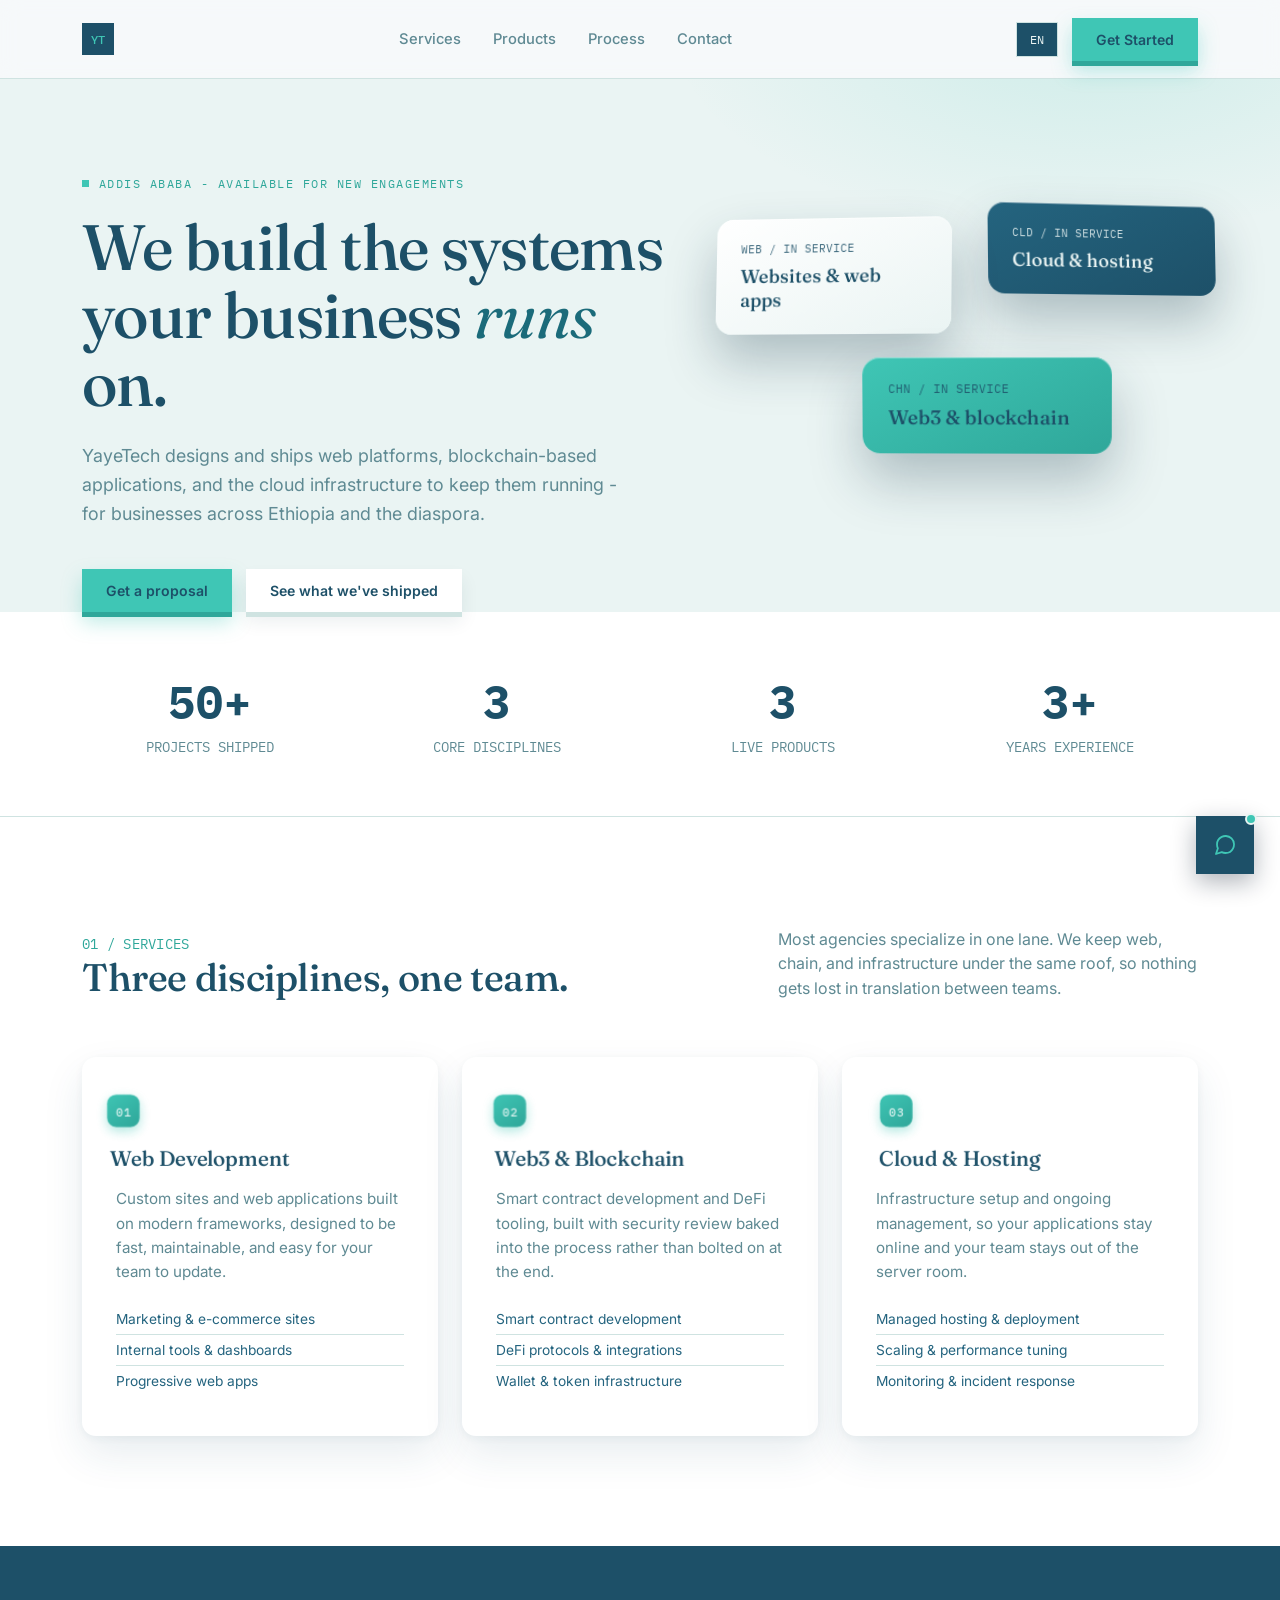
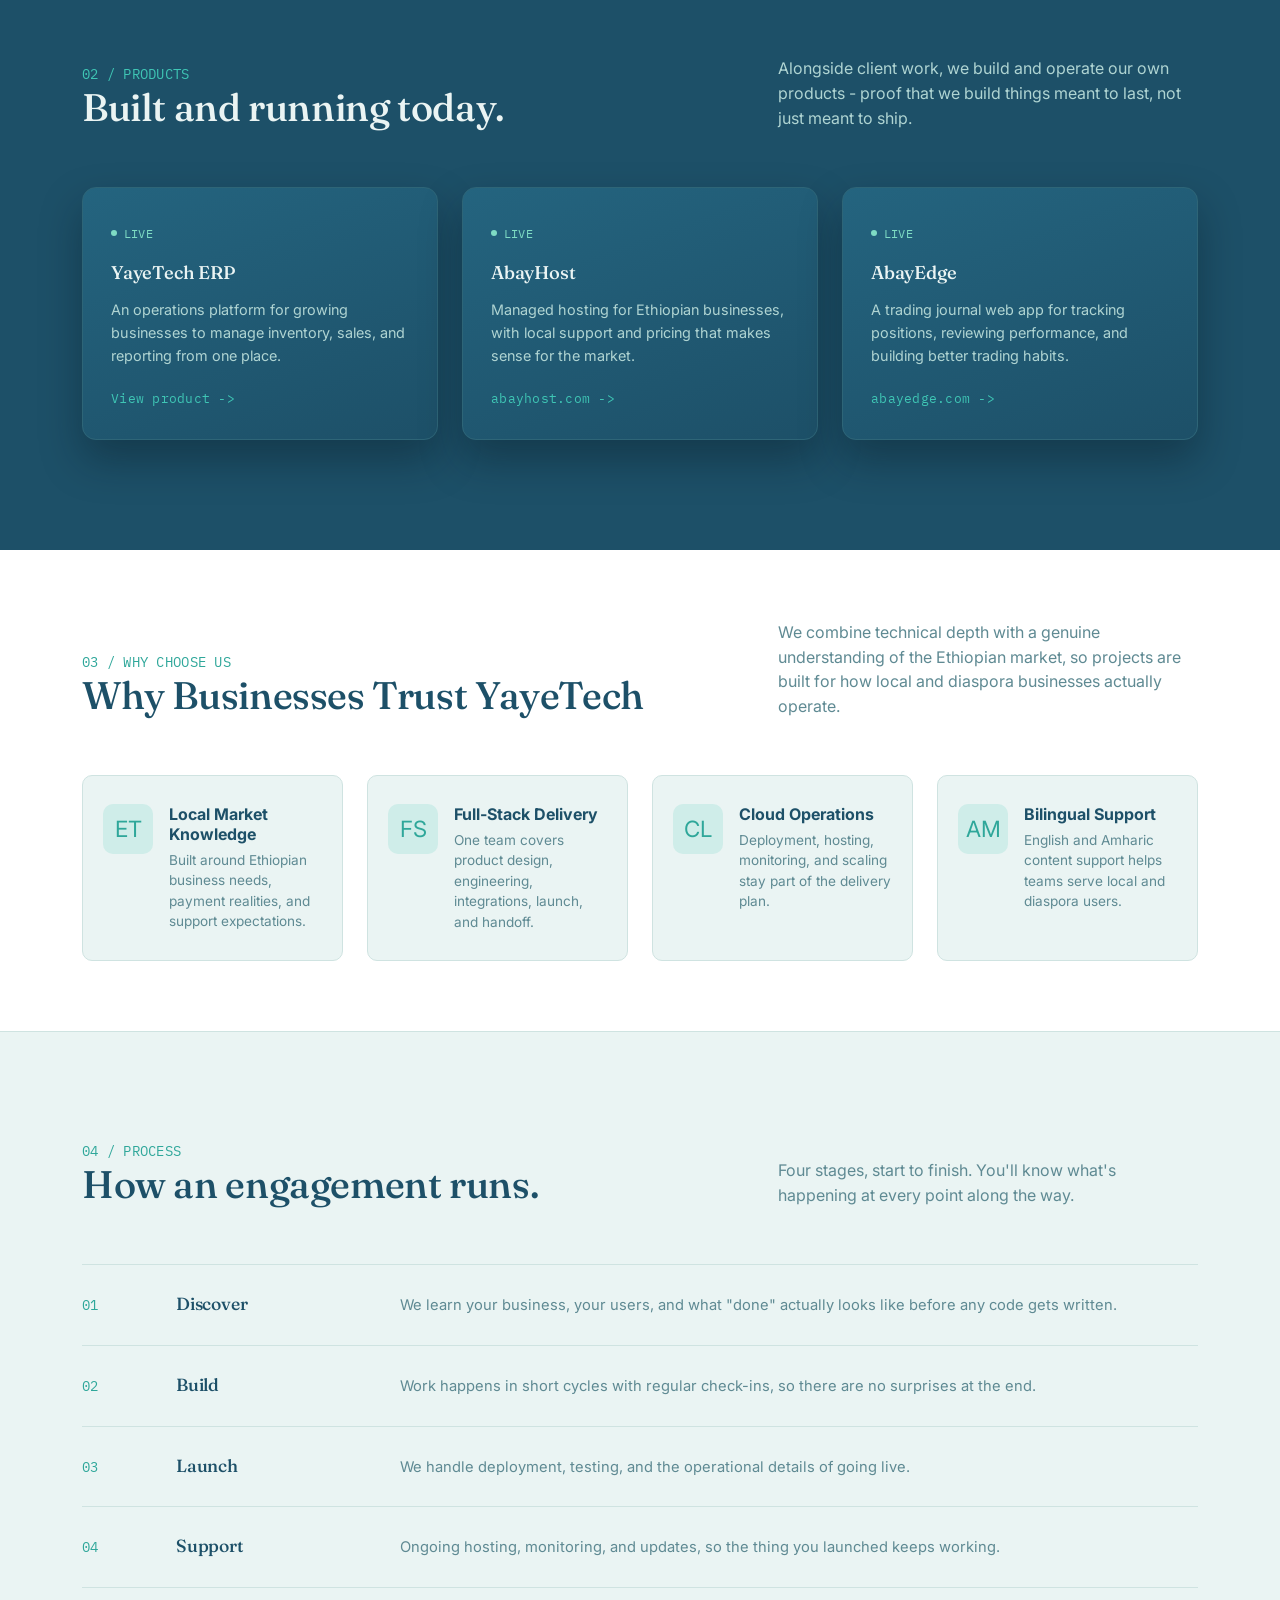
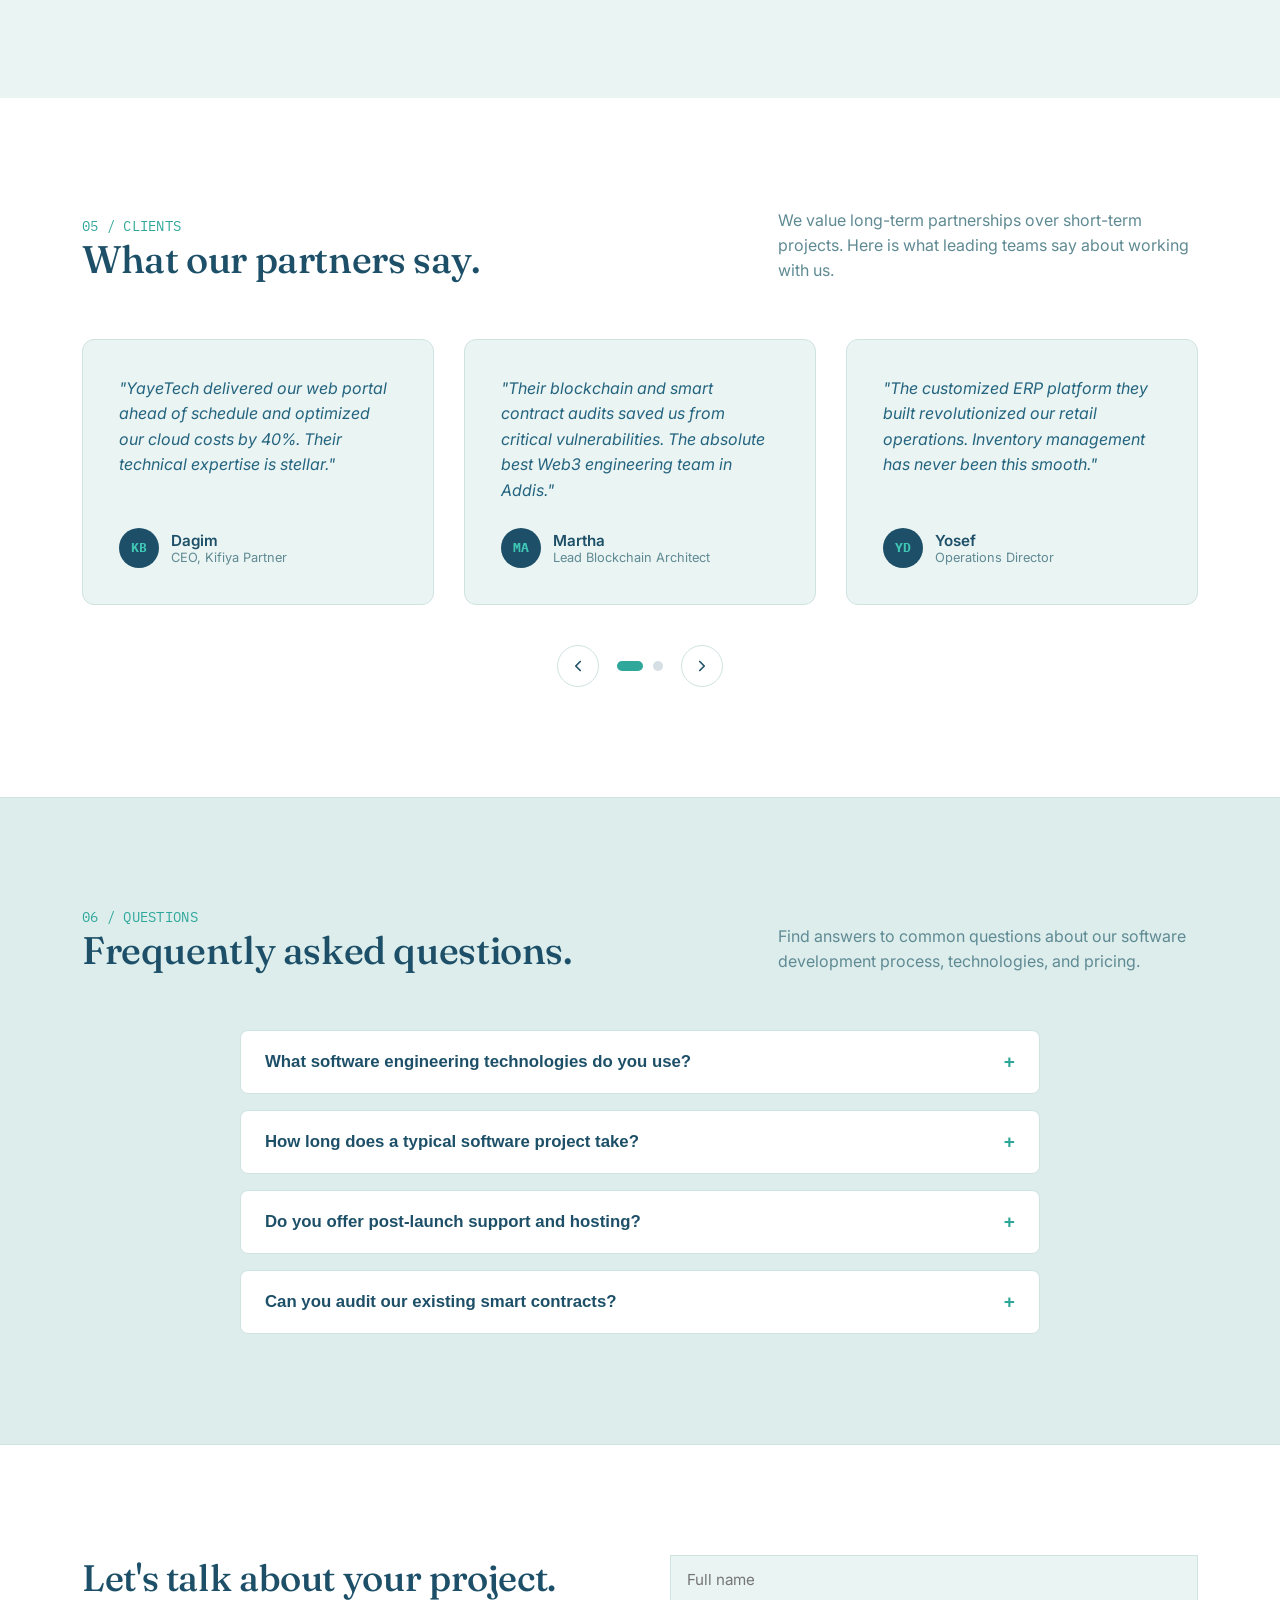
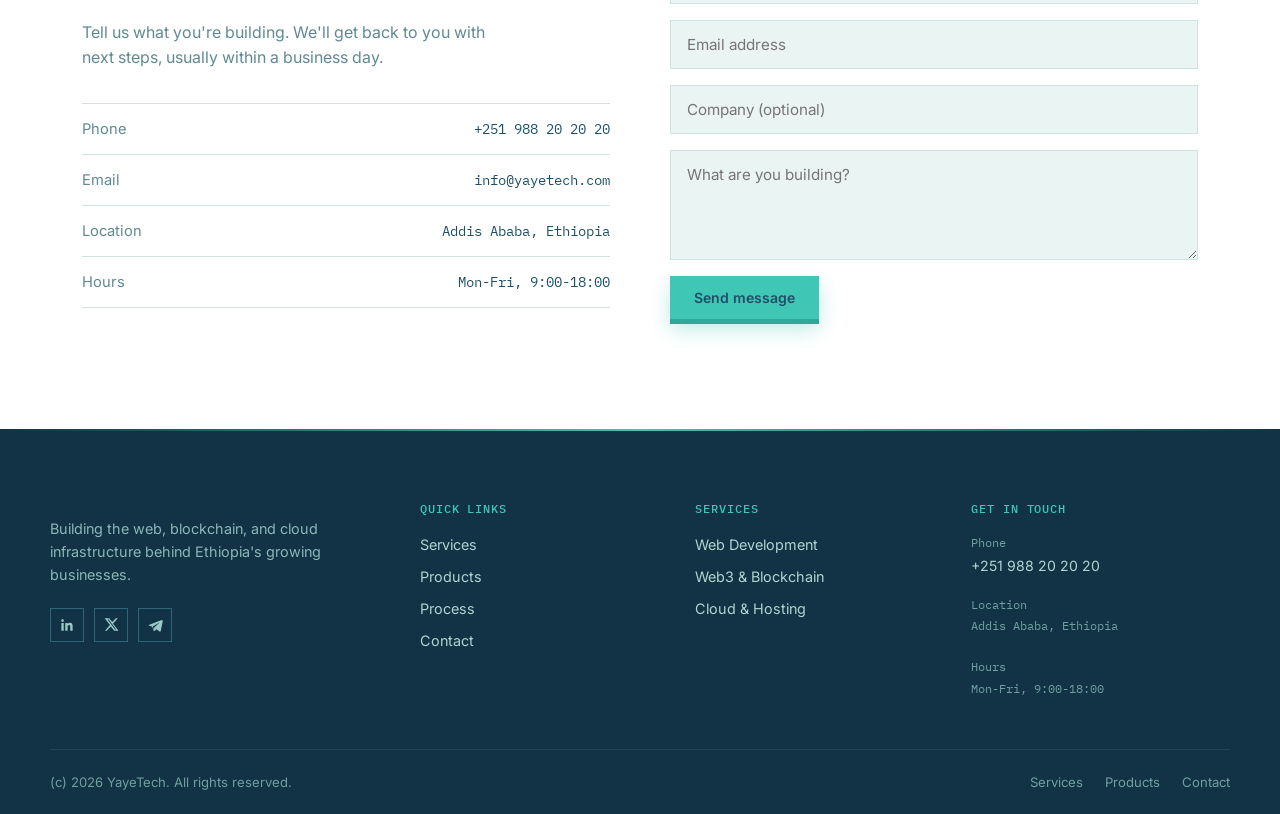
==== commit 440a039a: "feat: testimonials rotating 2-page carousel with arrows, dots, and auto-rotate" ====
--- a/index.html
+++ b/index.html
@@ -448,9 +448,69 @@
   .foot-bottom-links{ display:flex; gap:22px; }
   .foot-bottom-links a:hover{ color:var(--paper); }
 
-  .reveal{ opacity:0; transform:translateY(14px); transition:opacity .6s ease, transform .6s ease; }
-  .reveal.in{opacity:1;transform:none;}
-  @media (prefers-reduced-motion:reduce){ .reveal{opacity:1;transform:none;transition:none;} }
+  /* ---------- TESTIMONIALS ROTATING CAROUSEL ---------- */
+  .test-carousel{
+    position: relative;
+    overflow: hidden;
+  }
+  .test-page{
+    display: none;
+    opacity: 0;
+    transform: translateX(40px);
+    transition: opacity .45s ease, transform .45s ease;
+  }
+  .test-page.active{
+    display: block;
+    opacity: 1;
+    transform: translateX(0);
+  }
+  .test-page.exit-left{
+    display: block;
+    opacity: 0;
+    transform: translateX(-40px);
+    pointer-events: none;
+    position: absolute;
+    inset: 0;
+  }
+  .test-controls{
+    display: flex;
+    align-items: center;
+    justify-content: center;
+    gap: 18px;
+    margin-top: 40px;
+  }
+  .test-arrow{
+    width: 42px; height: 42px;
+    border: 1px solid var(--line);
+    background: var(--white);
+    color: var(--ink);
+    border-radius: 50%;
+    display: flex; align-items: center; justify-content: center;
+    cursor: pointer;
+    transition: background .15s, border-color .15s, color .15s;
+    flex-shrink: 0;
+  }
+  .test-arrow:hover{
+    background: var(--ink); color: var(--paper); border-color: var(--ink);
+  }
+  .test-dots{
+    display: flex; gap: 10px; align-items: center;
+  }
+  .test-dot{
+    width: 10px; height: 10px;
+    border-radius: 50%;
+    border: none;
+    background: rgba(29,80,104,0.18);
+    padding: 0; cursor: pointer;
+    transition: background .2s, width .2s, border-radius .2s;
+  }
+  .test-dot.active{
+    background: var(--brass);
+    width: 26px;
+    border-radius: 5px;
+  }
+
+
 
   /* ---------- CHAT WIDGET ---------- */
   #chat-launcher{
@@ -1182,7 +1242,7 @@
   </div>
 </section>
 
-<!-- ============ TESTIMONIALS ============ -->
+<!-- ============ TESTIMONIALS (2-page rotating carousel) ============ -->
 <section class="testimonials" id="testimonials">
   <div class="wrap">
     <div class="sec-head reveal">
@@ -1192,37 +1252,96 @@
       </div>
       <p data-i18n="testimonials.desc">We value long-term partnerships over short-term projects. Here is what leading teams say about working with us.</p>
     </div>
-    <div class="test-grid">
-      <div class="test-card reveal">
-        <div class="test-quote" data-i18n="test1.quote">"YayeTech delivered our web portal ahead of schedule and optimized our cloud costs by 40%. Their technical expertise is stellar."</div>
-        <div class="test-author">
-          <div class="test-avatar">KB</div>
-          <div>
-            <div class="test-name">Dagim</div>
-            <div class="test-role" data-i18n="test1.role">CEO, Kifiya Partner</div>
+
+    <!-- Carousel wrapper -->
+    <div class="test-carousel" aria-label="Testimonial pages" aria-live="polite">
+
+      <!-- Page 1 -->
+      <div class="test-page active" data-page="0" role="group" aria-label="Page 1 of 2">
+        <div class="test-grid">
+          <div class="test-card">
+            <div class="test-quote" data-i18n="test1.quote">"YayeTech delivered our web portal ahead of schedule and optimized our cloud costs by 40%. Their technical expertise is stellar."</div>
+            <div class="test-author">
+              <div class="test-avatar">KB</div>
+              <div>
+                <div class="test-name">Dagim</div>
+                <div class="test-role" data-i18n="test1.role">CEO, Kifiya Partner</div>
+              </div>
+            </div>
+          </div>
+          <div class="test-card">
+            <div class="test-quote" data-i18n="test2.quote">"Their blockchain and smart contract audits saved us from critical vulnerabilities. The absolute best Web3 engineering team in Addis."</div>
+            <div class="test-author">
+              <div class="test-avatar">MA</div>
+              <div>
+                <div class="test-name">Martha</div>
+                <div class="test-role" data-i18n="test2.role">Lead Blockchain Architect</div>
+              </div>
+            </div>
+          </div>
+          <div class="test-card">
+            <div class="test-quote" data-i18n="test3.quote">"The customized ERP platform they built revolutionized our retail operations. Inventory management has never been this smooth."</div>
+            <div class="test-author">
+              <div class="test-avatar">YD</div>
+              <div>
+                <div class="test-name">Yosef</div>
+                <div class="test-role" data-i18n="test3.role">Operations Director</div>
+              </div>
+            </div>
           </div>
         </div>
       </div>
-      <div class="test-card reveal">
-        <div class="test-quote" data-i18n="test2.quote">"Their blockchain and smart contract audits saved us from critical vulnerabilities. The absolute best Web3 engineering team in Addis."</div>
-        <div class="test-author">
-          <div class="test-avatar">MA</div>
-          <div>
-            <div class="test-name">Martha</div>
-            <div class="test-role" data-i18n="test2.role">Lead Blockchain Architect</div>
+
+      <!-- Page 2 -->
+      <div class="test-page" data-page="1" role="group" aria-label="Page 2 of 2">
+        <div class="test-grid">
+          <div class="test-card">
+            <div class="test-quote">"YayeTech stood up our entire cloud infrastructure in under two weeks. Deployment is now fully automated."</div>
+            <div class="test-author">
+              <div class="test-avatar">BT</div>
+              <div>
+                <div class="test-name">Biruk</div>
+                <div class="test-role">CTO, LogiLink Ethiopia</div>
+              </div>
+            </div>
+          </div>
+          <div class="test-card">
+            <div class="test-quote">"We hired them for a quick integration and ended up migrating our entire backend. Best engineering decision we made this year."</div>
+            <div class="test-author">
+              <div class="test-avatar">HS</div>
+              <div>
+                <div class="test-name">Hana</div>
+                <div class="test-role">Product Lead, Fintech Startup</div>
+              </div>
+            </div>
+          </div>
+          <div class="test-card">
+            <div class="test-quote">"Their team handled everything from design to deployment. Our new web app handles 10× the traffic with zero downtime."</div>
+            <div class="test-author">
+              <div class="test-avatar">AM</div>
+              <div>
+                <div class="test-name">Abel</div>
+                <div class="test-role">Founder, Abyssinia Digital</div>
+              </div>
+            </div>
           </div>
         </div>
       </div>
-      <div class="test-card reveal">
-        <div class="test-quote" data-i18n="test3.quote">"The customized ERP platform they built revolutionized our retail operations. Inventory management has never been this smooth."</div>
-        <div class="test-author">
-          <div class="test-avatar">YD</div>
-          <div>
-            <div class="test-name">Yosef</div>
-            <div class="test-role" data-i18n="test3.role">Operations Director</div>
-          </div>
-        </div>
-      </div>
+
+    </div><!-- /.test-carousel -->
+
+    <!-- Controls -->
+    <div class="test-controls">
+      <button class="test-arrow test-prev" aria-label="Previous page">
+        <svg width="18" height="18" viewBox="0 0 24 24" fill="none" stroke="currentColor" stroke-width="2.2" stroke-linecap="round" stroke-linejoin="round"><polyline points="15 18 9 12 15 6"/></svg>
+      </button>
+      <div class="test-dots">
+        <button class="test-dot active" data-target="0" aria-label="Page 1"></button>
+        <button class="test-dot" data-target="1" aria-label="Page 2"></button>
+      </div>
+      <button class="test-arrow test-next" aria-label="Next page">
+        <svg width="18" height="18" viewBox="0 0 24 24" fill="none" stroke="currentColor" stroke-width="2.2" stroke-linecap="round" stroke-linejoin="round"><polyline points="9 18 15 12 9 6"/></svg>
+      </button>
     </div>
   </div>
 </section>
@@ -1498,8 +1617,91 @@
 });
 
 
-/* ---------- Scroll To Top ---------- */
-const scrollTopBtn = document.getElementById('scroll-top');
+/* ---------- Testimonials 2-page rotating carousel ---------- */
+(function(){
+  const pages     = Array.from(document.querySelectorAll('.test-page'));
+  const dots      = Array.from(document.querySelectorAll('.test-dot'));
+  const prevBtn   = document.querySelector('.test-prev');
+  const nextBtn   = document.querySelector('.test-next');
+  if (!pages.length) return;
+
+  let current  = 0;
+  let timer    = null;
+  const DELAY  = 5000; // 5 s auto-rotate
+
+  function goTo(index) {
+    if (index === current) return;
+    const leaving = pages[current];
+
+    // Animate out
+    leaving.classList.add('exit-left');
+    leaving.classList.remove('active');
+
+    // After transition, hide the old page
+    leaving.addEventListener('transitionend', function handler(){
+      leaving.classList.remove('exit-left');
+      leaving.removeEventListener('transitionend', handler);
+    });
+
+    current = (index + pages.length) % pages.length;
+
+    // Prepare new page off-screen to the right, then animate in
+    const arriving = pages[current];
+    arriving.style.opacity = '0';
+    arriving.style.transform = 'translateX(40px)';
+    arriving.style.display = 'block';
+    // Force reflow
+    arriving.getBoundingClientRect();
+    arriving.style.transition = 'opacity .45s ease, transform .45s ease';
+    arriving.classList.add('active');
+    arriving.style.opacity = '';
+    arriving.style.transform = '';
+
+    // Sync dots
+    dots.forEach((d, i) => d.classList.toggle('active', i === current));
+  }
+
+  function next() { goTo(current + 1); }
+  function prev() { goTo(current - 1); }
+
+  function startTimer() {
+    stopTimer();
+    timer = setInterval(next, DELAY);
+  }
+  function stopTimer() {
+    if (timer) { clearInterval(timer); timer = null; }
+  }
+
+  if (nextBtn) nextBtn.addEventListener('click', () => { next(); startTimer(); });
+  if (prevBtn) prevBtn.addEventListener('click', () => { prev(); startTimer(); });
+
+  dots.forEach((dot, i) => {
+    dot.addEventListener('click', () => { goTo(i); startTimer(); });
+  });
+
+  // Pause on hover
+  const carousel = document.querySelector('.test-carousel');
+  if (carousel) {
+    carousel.addEventListener('mouseenter', stopTimer);
+    carousel.addEventListener('mouseleave', startTimer);
+  }
+
+  // Touch/swipe support
+  let touchStartX = 0;
+  if (carousel) {
+    carousel.addEventListener('touchstart', e => { touchStartX = e.touches[0].clientX; }, { passive: true });
+    carousel.addEventListener('touchend', e => {
+      const diff = touchStartX - e.changedTouches[0].clientX;
+      if (Math.abs(diff) > 40) { diff > 0 ? next() : prev(); startTimer(); }
+    }, { passive: true });
+  }
+
+  // Respect reduced-motion preference
+  if (window.matchMedia('(prefers-reduced-motion: reduce)').matches) return;
+  startTimer();
+})();
+
+
 window.addEventListener('scroll', () => {
   if (window.scrollY > 300) {
     scrollTopBtn.classList.add('show');
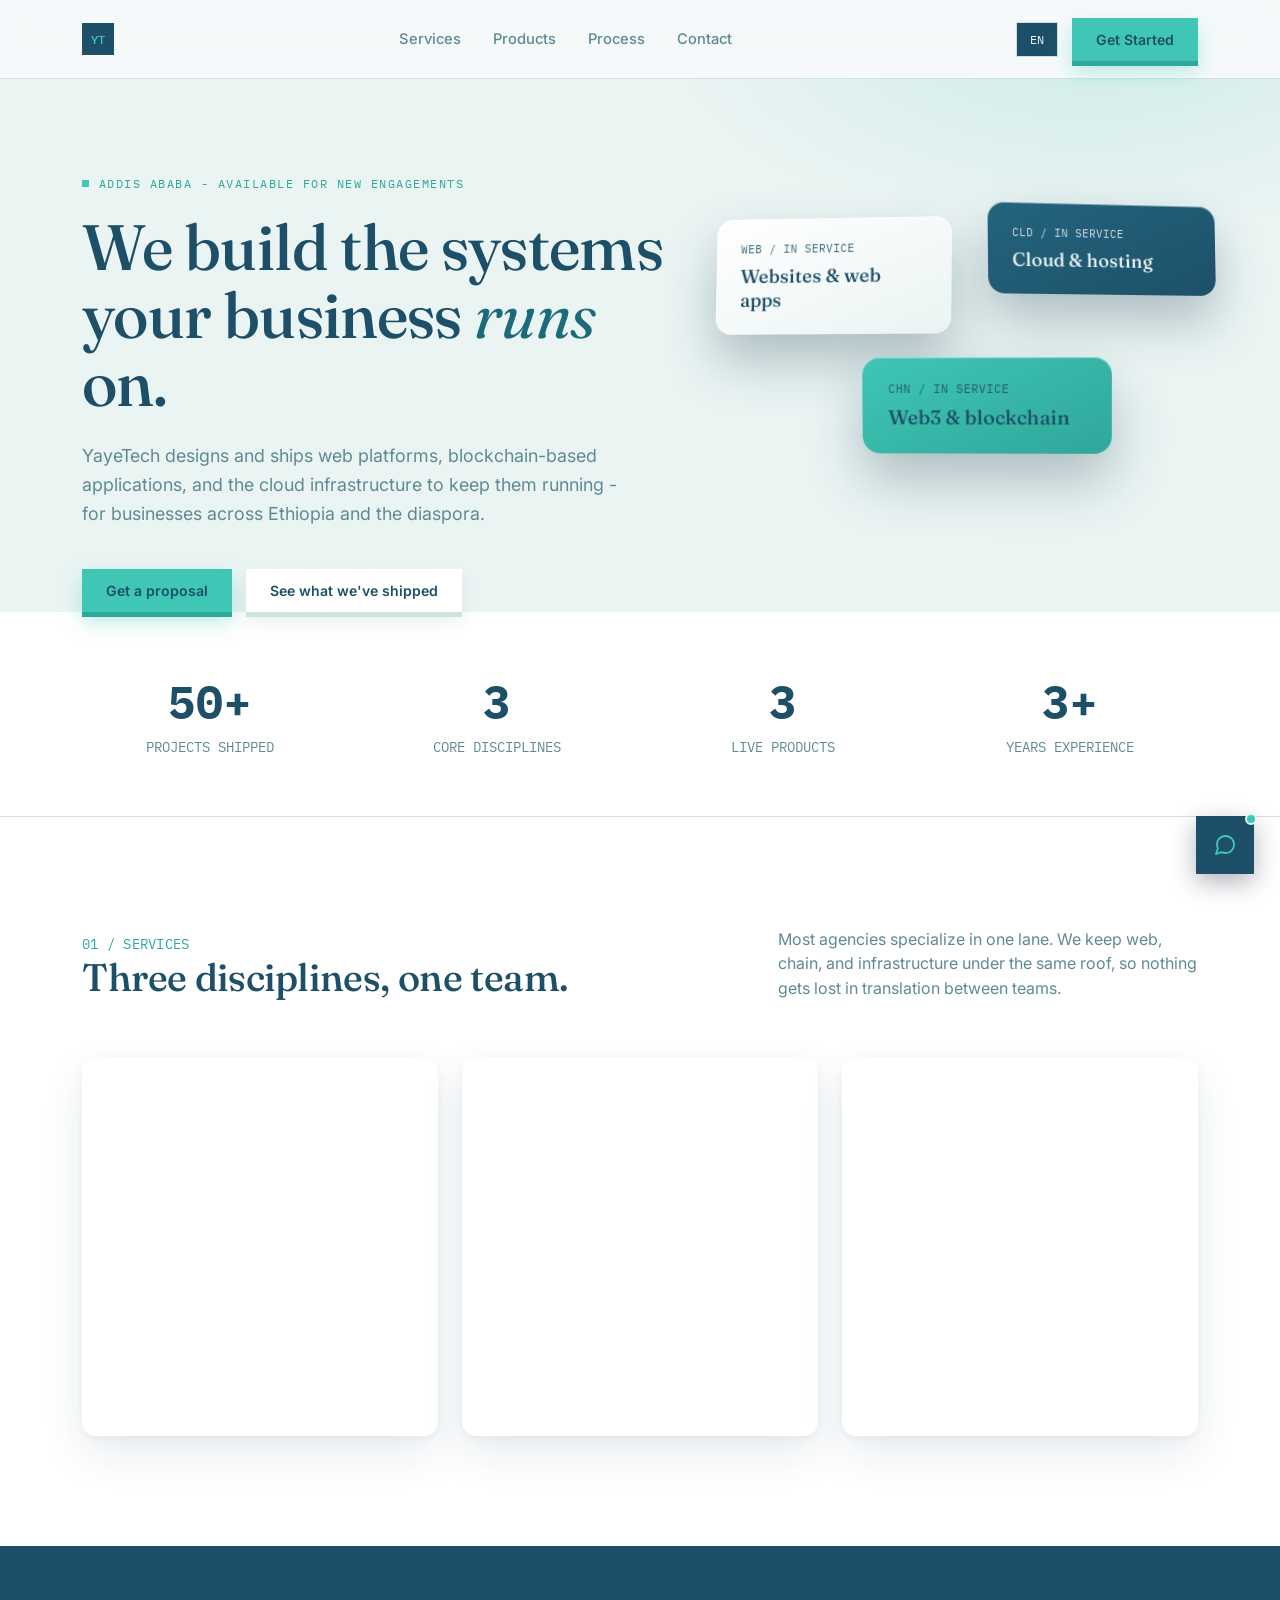
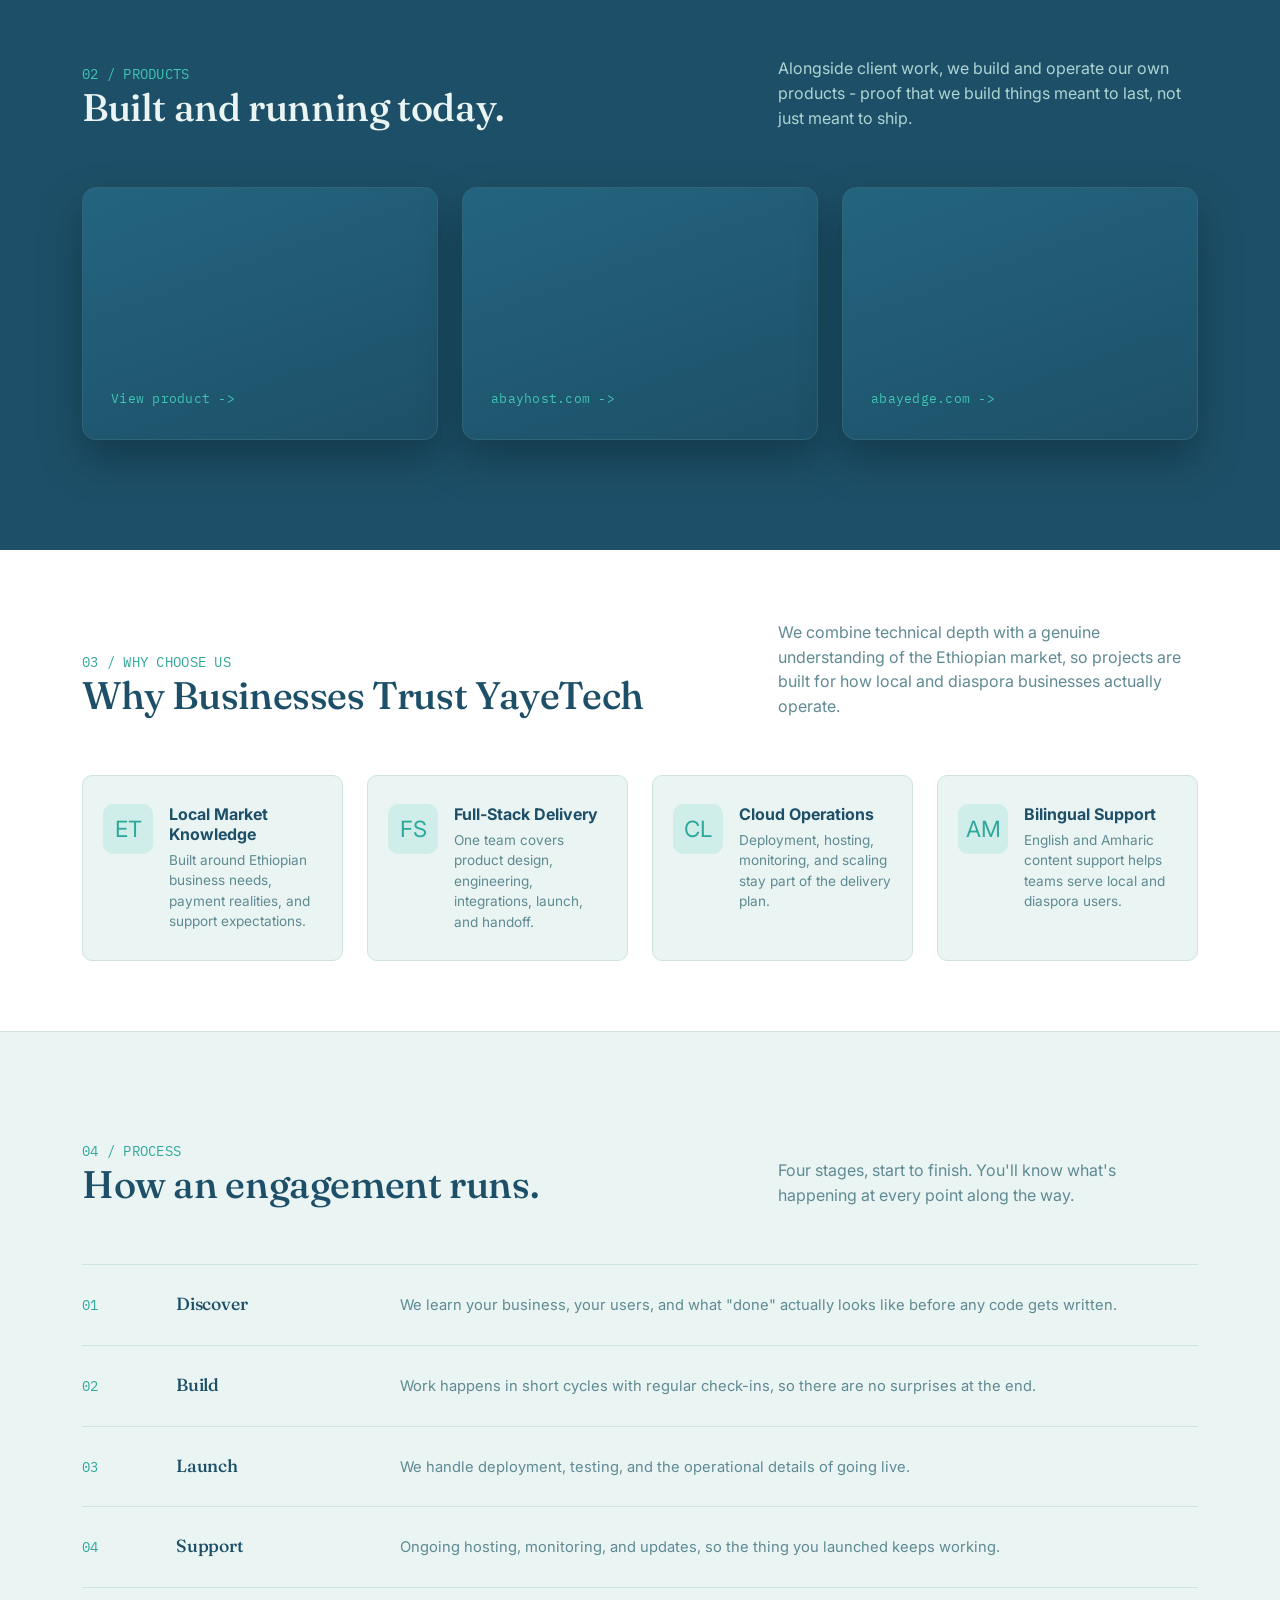
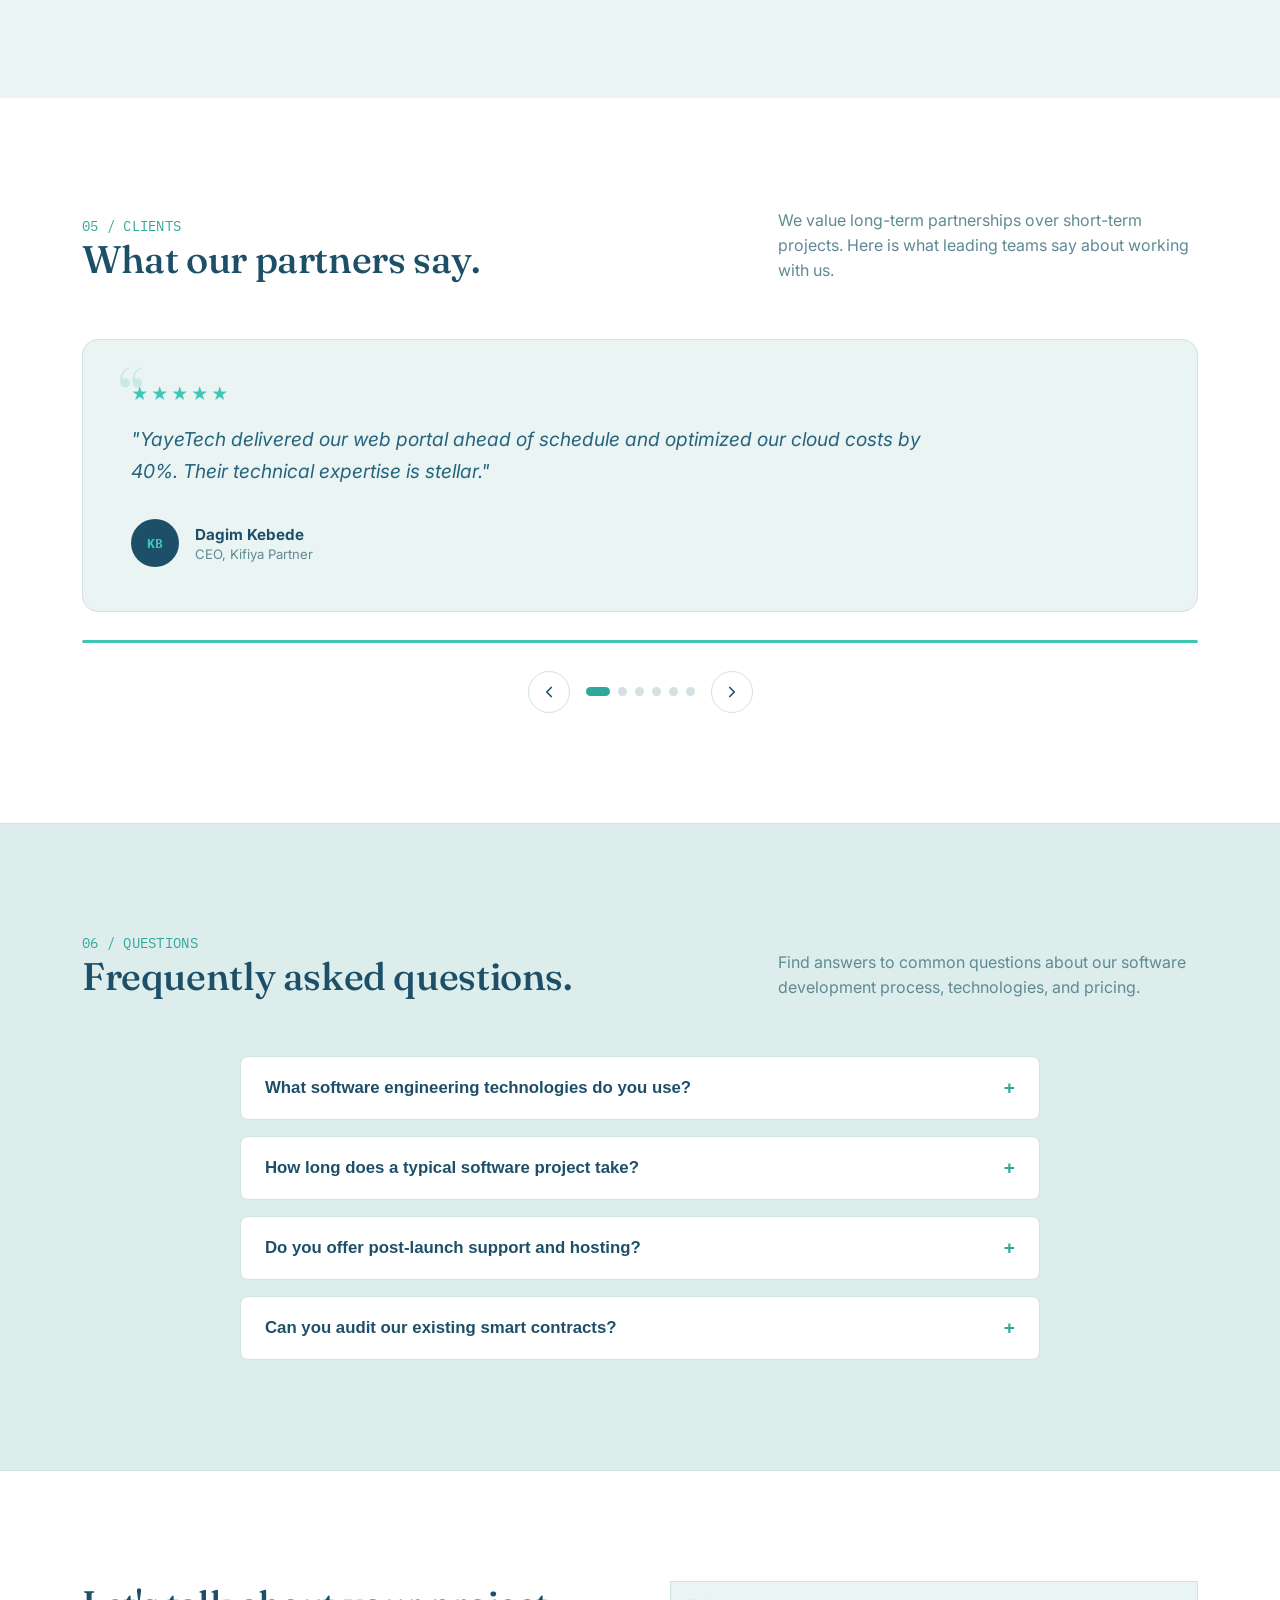
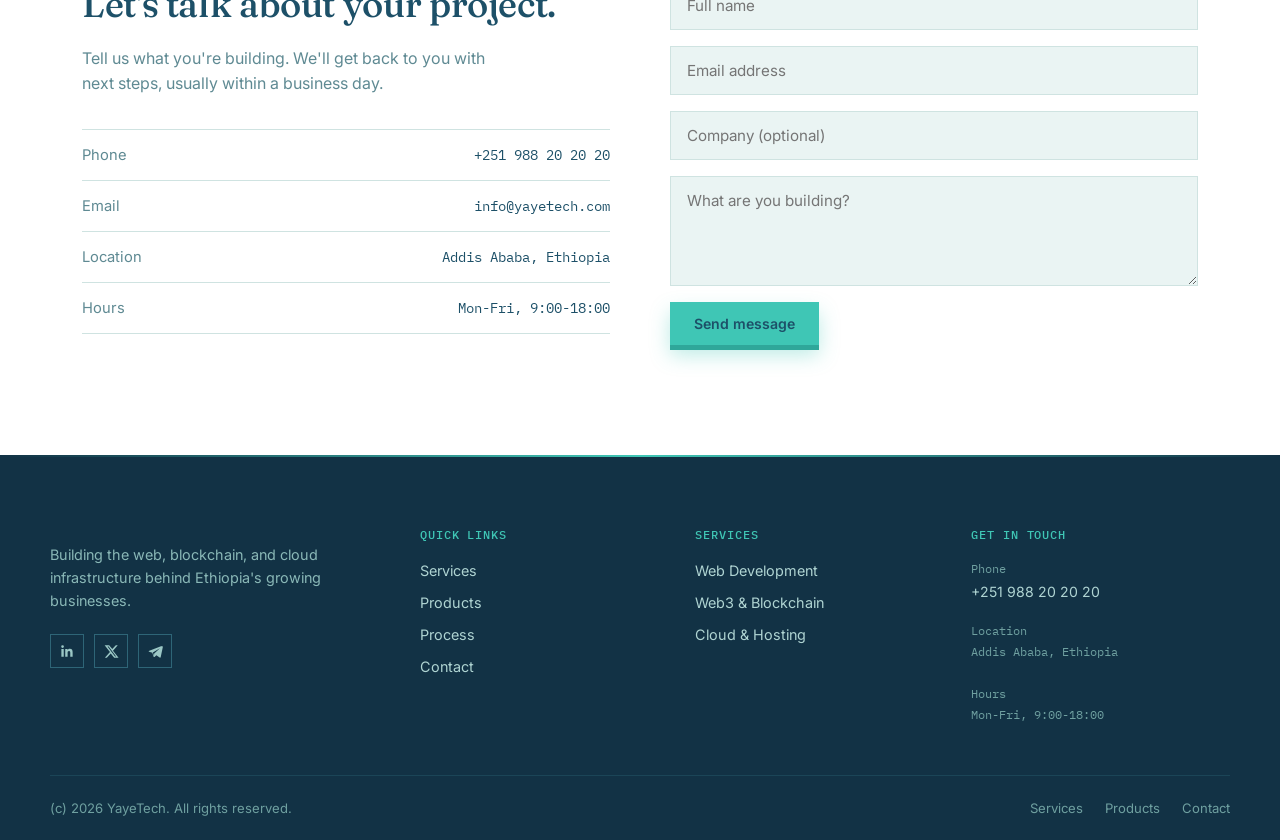
==== commit 5a327e0f: "feat: testimonials individual-card auto-rotating carousel with progress bar" ====
--- a/index.html
+++ b/index.html
@@ -448,38 +448,103 @@
   .foot-bottom-links{ display:flex; gap:22px; }
   .foot-bottom-links a:hover{ color:var(--paper); }
 
-  /* ---------- TESTIMONIALS ROTATING CAROUSEL ---------- */
-  .test-carousel{
+  /* ---------- TESTIMONIALS — individual card auto-carousel ---------- */
+  .tc-wrap {
     position: relative;
     overflow: hidden;
   }
-  .test-page{
-    display: none;
-    opacity: 0;
-    transform: translateX(40px);
-    transition: opacity .45s ease, transform .45s ease;
-  }
-  .test-page.active{
-    display: block;
-    opacity: 1;
-    transform: translateX(0);
-  }
-  .test-page.exit-left{
-    display: block;
-    opacity: 0;
-    transform: translateX(-40px);
+  .tc-track {
+    display: flex;
+    transition: transform .55s cubic-bezier(0.25, 0.46, 0.45, 0.94);
+    will-change: transform;
+  }
+  .tc-card {
+    flex: 0 0 100%;
+    background: var(--paper);
+    border: 1px solid var(--line);
+    border-radius: 16px;
+    padding: 44px 48px;
+    box-sizing: border-box;
+    position: relative;
+    transition: box-shadow .25s ease;
+  }
+  .tc-card::before {
+    content: '\201C';
+    position: absolute;
+    top: 20px; left: 36px;
+    font-family: 'Fraunces', serif;
+    font-size: 5rem;
+    line-height: 1;
+    color: var(--brass-bright);
+    opacity: 0.2;
     pointer-events: none;
-    position: absolute;
-    inset: 0;
-  }
-  .test-controls{
+  }
+  .tc-stars {
+    color: var(--brass-bright);
+    font-size: 1.05rem;
+    letter-spacing: 3px;
+    margin-bottom: 20px;
+  }
+  .tc-quote {
+    font-size: clamp(1rem, 2vw, 1.2rem);
+    line-height: 1.65;
+    color: var(--ink-soft);
+    font-style: italic;
+    margin: 0 0 32px;
+    padding: 0;
+    border: none;
+    max-width: 800px;
+  }
+  .tc-author {
+    display: flex;
+    align-items: center;
+    gap: 16px;
+  }
+  .tc-avatar {
+    width: 48px; height: 48px;
+    background: var(--ink);
+    color: var(--brass-bright);
+    display: flex; align-items: center; justify-content: center;
+    border-radius: 50%;
+    font-family: 'IBM Plex Mono', monospace;
+    font-size: 0.82rem;
+    font-weight: 700;
+    flex-shrink: 0;
+  }
+  .tc-name {
+    font-weight: 700;
+    font-size: 0.95rem;
+    color: var(--ink);
+  }
+  .tc-role {
+    font-size: 0.82rem;
+    color: var(--slate);
+    margin-top: 2px;
+  }
+  /* Progress bar */
+  .tc-progress-bar {
+    height: 3px;
+    background: var(--line);
+    margin: 28px 0 0;
+    border-radius: 2px;
+    overflow: hidden;
+  }
+  .tc-progress-fill {
+    height: 100%;
+    background: var(--brass-bright);
+    border-radius: 2px;
+    width: 0%;
+    transition: width linear;
+  }
+  /* Controls */
+  .tc-controls {
     display: flex;
     align-items: center;
     justify-content: center;
-    gap: 18px;
-    margin-top: 40px;
-  }
-  .test-arrow{
+    gap: 16px;
+    margin-top: 28px;
+  }
+  .tc-arrow {
     width: 42px; height: 42px;
     border: 1px solid var(--line);
     background: var(--white);
@@ -487,27 +552,27 @@
     border-radius: 50%;
     display: flex; align-items: center; justify-content: center;
     cursor: pointer;
+    flex-shrink: 0;
     transition: background .15s, border-color .15s, color .15s;
-    flex-shrink: 0;
-  }
-  .test-arrow:hover{
-    background: var(--ink); color: var(--paper); border-color: var(--ink);
-  }
-  .test-dots{
-    display: flex; gap: 10px; align-items: center;
-  }
-  .test-dot{
-    width: 10px; height: 10px;
+  }
+  .tc-arrow:hover { background: var(--ink); color: var(--paper); border-color: var(--ink); }
+  .tc-dots { display: flex; gap: 8px; align-items: center; }
+  .tc-dot {
+    width: 9px; height: 9px;
     border-radius: 50%;
     border: none;
     background: rgba(29,80,104,0.18);
     padding: 0; cursor: pointer;
     transition: background .2s, width .2s, border-radius .2s;
   }
-  .test-dot.active{
+  .tc-dot.active {
     background: var(--brass);
-    width: 26px;
+    width: 24px;
     border-radius: 5px;
+  }
+  @media(max-width:700px) {
+    .tc-card { padding: 30px 24px; }
+    .tc-card::before { font-size: 3.5rem; top: 12px; left: 20px; }
   }
 
 
@@ -1242,7 +1307,7 @@
   </div>
 </section>
 
-<!-- ============ TESTIMONIALS (2-page rotating carousel) ============ -->
+<!-- ============ TESTIMONIALS — individual card auto-carousel ============ -->
 <section class="testimonials" id="testimonials">
   <div class="wrap">
     <div class="sec-head reveal">
@@ -1253,96 +1318,106 @@
       <p data-i18n="testimonials.desc">We value long-term partnerships over short-term projects. Here is what leading teams say about working with us.</p>
     </div>
 
-    <!-- Carousel wrapper -->
-    <div class="test-carousel" aria-label="Testimonial pages" aria-live="polite">
-
-      <!-- Page 1 -->
-      <div class="test-page active" data-page="0" role="group" aria-label="Page 1 of 2">
-        <div class="test-grid">
-          <div class="test-card">
-            <div class="test-quote" data-i18n="test1.quote">"YayeTech delivered our web portal ahead of schedule and optimized our cloud costs by 40%. Their technical expertise is stellar."</div>
-            <div class="test-author">
-              <div class="test-avatar">KB</div>
-              <div>
-                <div class="test-name">Dagim</div>
-                <div class="test-role" data-i18n="test1.role">CEO, Kifiya Partner</div>
-              </div>
-            </div>
-          </div>
-          <div class="test-card">
-            <div class="test-quote" data-i18n="test2.quote">"Their blockchain and smart contract audits saved us from critical vulnerabilities. The absolute best Web3 engineering team in Addis."</div>
-            <div class="test-author">
-              <div class="test-avatar">MA</div>
-              <div>
-                <div class="test-name">Martha</div>
-                <div class="test-role" data-i18n="test2.role">Lead Blockchain Architect</div>
-              </div>
-            </div>
-          </div>
-          <div class="test-card">
-            <div class="test-quote" data-i18n="test3.quote">"The customized ERP platform they built revolutionized our retail operations. Inventory management has never been this smooth."</div>
-            <div class="test-author">
-              <div class="test-avatar">YD</div>
-              <div>
-                <div class="test-name">Yosef</div>
-                <div class="test-role" data-i18n="test3.role">Operations Director</div>
-              </div>
+    <!-- Single-card carousel -->
+    <div class="tc-wrap" aria-label="Client testimonials" aria-live="polite">
+
+      <!-- Track: all cards in a row, JS drives transform -->
+      <div class="tc-track">
+        <div class="tc-card" role="group" aria-label="Testimonial 1 of 6">
+          <div class="tc-stars">★★★★★</div>
+          <blockquote class="tc-quote" data-i18n="test1.quote">"YayeTech delivered our web portal ahead of schedule and optimized our cloud costs by 40%. Their technical expertise is stellar."</blockquote>
+          <div class="tc-author">
+            <div class="tc-avatar">KB</div>
+            <div>
+              <div class="tc-name">Dagim Kebede</div>
+              <div class="tc-role" data-i18n="test1.role">CEO, Kifiya Partner</div>
             </div>
           </div>
         </div>
-      </div>
-
-      <!-- Page 2 -->
-      <div class="test-page" data-page="1" role="group" aria-label="Page 2 of 2">
-        <div class="test-grid">
-          <div class="test-card">
-            <div class="test-quote">"YayeTech stood up our entire cloud infrastructure in under two weeks. Deployment is now fully automated."</div>
-            <div class="test-author">
-              <div class="test-avatar">BT</div>
-              <div>
-                <div class="test-name">Biruk</div>
-                <div class="test-role">CTO, LogiLink Ethiopia</div>
-              </div>
-            </div>
-          </div>
-          <div class="test-card">
-            <div class="test-quote">"We hired them for a quick integration and ended up migrating our entire backend. Best engineering decision we made this year."</div>
-            <div class="test-author">
-              <div class="test-avatar">HS</div>
-              <div>
-                <div class="test-name">Hana</div>
-                <div class="test-role">Product Lead, Fintech Startup</div>
-              </div>
-            </div>
-          </div>
-          <div class="test-card">
-            <div class="test-quote">"Their team handled everything from design to deployment. Our new web app handles 10× the traffic with zero downtime."</div>
-            <div class="test-author">
-              <div class="test-avatar">AM</div>
-              <div>
-                <div class="test-name">Abel</div>
-                <div class="test-role">Founder, Abyssinia Digital</div>
-              </div>
+
+        <div class="tc-card" role="group" aria-label="Testimonial 2 of 6">
+          <div class="tc-stars">★★★★★</div>
+          <blockquote class="tc-quote" data-i18n="test2.quote">"Their blockchain and smart contract audits saved us from critical vulnerabilities. The absolute best Web3 engineering team in Addis."</blockquote>
+          <div class="tc-author">
+            <div class="tc-avatar">MA</div>
+            <div>
+              <div class="tc-name">Martha Alemu</div>
+              <div class="tc-role" data-i18n="test2.role">Lead Blockchain Architect</div>
             </div>
           </div>
         </div>
-      </div>
-
-    </div><!-- /.test-carousel -->
-
-    <!-- Controls -->
-    <div class="test-controls">
-      <button class="test-arrow test-prev" aria-label="Previous page">
-        <svg width="18" height="18" viewBox="0 0 24 24" fill="none" stroke="currentColor" stroke-width="2.2" stroke-linecap="round" stroke-linejoin="round"><polyline points="15 18 9 12 15 6"/></svg>
-      </button>
-      <div class="test-dots">
-        <button class="test-dot active" data-target="0" aria-label="Page 1"></button>
-        <button class="test-dot" data-target="1" aria-label="Page 2"></button>
-      </div>
-      <button class="test-arrow test-next" aria-label="Next page">
-        <svg width="18" height="18" viewBox="0 0 24 24" fill="none" stroke="currentColor" stroke-width="2.2" stroke-linecap="round" stroke-linejoin="round"><polyline points="9 18 15 12 9 6"/></svg>
-      </button>
-    </div>
+
+        <div class="tc-card" role="group" aria-label="Testimonial 3 of 6">
+          <div class="tc-stars">★★★★★</div>
+          <blockquote class="tc-quote" data-i18n="test3.quote">"The customized ERP platform they built revolutionized our retail operations. Inventory management has never been this smooth."</blockquote>
+          <div class="tc-author">
+            <div class="tc-avatar">YD</div>
+            <div>
+              <div class="tc-name">Yosef Desta</div>
+              <div class="tc-role" data-i18n="test3.role">Operations Director</div>
+            </div>
+          </div>
+        </div>
+
+        <div class="tc-card" role="group" aria-label="Testimonial 4 of 6">
+          <div class="tc-stars">★★★★★</div>
+          <blockquote class="tc-quote">"YayeTech stood up our entire cloud infrastructure in under two weeks. Deployment is now fully automated — we don't touch servers anymore."</blockquote>
+          <div class="tc-author">
+            <div class="tc-avatar">BT</div>
+            <div>
+              <div class="tc-name">Biruk Tadesse</div>
+              <div class="tc-role">CTO, LogiLink Ethiopia</div>
+            </div>
+          </div>
+        </div>
+
+        <div class="tc-card" role="group" aria-label="Testimonial 5 of 6">
+          <div class="tc-stars">★★★★★</div>
+          <blockquote class="tc-quote">"We hired them for a quick integration and ended up migrating our entire backend. Best engineering decision we made this year."</blockquote>
+          <div class="tc-author">
+            <div class="tc-avatar">HS</div>
+            <div>
+              <div class="tc-name">Hana Solomon</div>
+              <div class="tc-role">Product Lead, Fintech Startup</div>
+            </div>
+          </div>
+        </div>
+
+        <div class="tc-card" role="group" aria-label="Testimonial 6 of 6">
+          <div class="tc-stars">★★★★★</div>
+          <blockquote class="tc-quote">"Their team handled everything from design to deployment. Our new web app handles 10× the traffic with zero downtime."</blockquote>
+          <div class="tc-author">
+            <div class="tc-avatar">AM</div>
+            <div>
+              <div class="tc-name">Abel Mulugeta</div>
+              <div class="tc-role">Founder, Abyssinia Digital</div>
+            </div>
+          </div>
+        </div>
+      </div><!-- /.tc-track -->
+
+      <!-- Progress bar -->
+      <div class="tc-progress-bar"><div class="tc-progress-fill"></div></div>
+
+      <!-- Controls -->
+      <div class="tc-controls">
+        <button class="tc-arrow tc-prev" aria-label="Previous testimonial">
+          <svg width="18" height="18" viewBox="0 0 24 24" fill="none" stroke="currentColor" stroke-width="2.2" stroke-linecap="round" stroke-linejoin="round"><polyline points="15 18 9 12 15 6"/></svg>
+        </button>
+        <div class="tc-dots">
+          <button class="tc-dot active" data-idx="0" aria-label="Testimonial 1"></button>
+          <button class="tc-dot" data-idx="1" aria-label="Testimonial 2"></button>
+          <button class="tc-dot" data-idx="2" aria-label="Testimonial 3"></button>
+          <button class="tc-dot" data-idx="3" aria-label="Testimonial 4"></button>
+          <button class="tc-dot" data-idx="4" aria-label="Testimonial 5"></button>
+          <button class="tc-dot" data-idx="5" aria-label="Testimonial 6"></button>
+        </div>
+        <button class="tc-arrow tc-next" aria-label="Next testimonial">
+          <svg width="18" height="18" viewBox="0 0 24 24" fill="none" stroke="currentColor" stroke-width="2.2" stroke-linecap="round" stroke-linejoin="round"><polyline points="9 18 15 12 9 6"/></svg>
+        </button>
+      </div>
+
+    </div><!-- /.tc-wrap -->
   </div>
 </section>
 
@@ -1617,88 +1692,93 @@
 });
 
 
-/* ---------- Testimonials 2-page rotating carousel ---------- */
+/* ---------- Testimonials individual-card auto-rotating carousel ---------- */
 (function(){
-  const pages     = Array.from(document.querySelectorAll('.test-page'));
-  const dots      = Array.from(document.querySelectorAll('.test-dot'));
-  const prevBtn   = document.querySelector('.test-prev');
-  const nextBtn   = document.querySelector('.test-next');
-  if (!pages.length) return;
-
-  let current  = 0;
-  let timer    = null;
-  const DELAY  = 5000; // 5 s auto-rotate
-
-  function goTo(index) {
-    if (index === current) return;
-    const leaving = pages[current];
-
-    // Animate out
-    leaving.classList.add('exit-left');
-    leaving.classList.remove('active');
-
-    // After transition, hide the old page
-    leaving.addEventListener('transitionend', function handler(){
-      leaving.classList.remove('exit-left');
-      leaving.removeEventListener('transitionend', handler);
+  const track    = document.querySelector('.tc-track');
+  const cards    = Array.from(document.querySelectorAll('.tc-card'));
+  const dots     = Array.from(document.querySelectorAll('.tc-dot'));
+  const prevBtn  = document.querySelector('.tc-prev');
+  const nextBtn  = document.querySelector('.tc-next');
+  const fill     = document.querySelector('.tc-progress-fill');
+  const wrap     = document.querySelector('.tc-wrap');
+  if (!track || !cards.length) return;
+
+  const TOTAL   = cards.length;
+  const DELAY   = 4500;  // ms per card
+  let current   = 0;
+  let timer     = null;
+  let fillTimer = null;
+
+  /* Slide to index */
+  function goTo(idx, restart) {
+    current = (idx + TOTAL) % TOTAL;
+    track.style.transform = `translateX(-${current * 100}%)`;
+    dots.forEach((d, i) => d.classList.toggle('active', i === current));
+    if (restart !== false) startProgress();
+  }
+
+  /* Progress bar animation */
+  function startProgress() {
+    clearTimeout(fillTimer);
+    if (fill) {
+      fill.style.transition = 'none';
+      fill.style.width = '0%';
+      // Force reflow before restarting transition
+      fill.getBoundingClientRect();
+      fill.style.transition = `width ${DELAY}ms linear`;
+      fill.style.width = '100%';
+    }
+    fillTimer = setTimeout(() => goTo(current + 1), DELAY);
+  }
+
+  function stopProgress() {
+    clearTimeout(fillTimer);
+    if (fill) {
+      // Freeze fill at current position
+      const computed = getComputedStyle(fill).width;
+      fill.style.transition = 'none';
+      fill.style.width = computed;
+    }
+  }
+
+  /* Arrow buttons */
+  if (prevBtn) prevBtn.addEventListener('click', () => { stopProgress(); goTo(current - 1); });
+  if (nextBtn) nextBtn.addEventListener('click', () => { stopProgress(); goTo(current + 1); });
+
+  /* Dot buttons */
+  dots.forEach((dot, i) => {
+    dot.addEventListener('click', () => { stopProgress(); goTo(i); });
+  });
+
+  /* Pause on hover */
+  if (wrap) {
+    wrap.addEventListener('mouseenter', stopProgress);
+    wrap.addEventListener('mouseleave', () => goTo(current));
+  }
+
+  /* Touch / swipe */
+  let touchX = 0;
+  if (wrap) {
+    wrap.addEventListener('touchstart', e => { touchX = e.touches[0].clientX; stopProgress(); }, { passive: true });
+    wrap.addEventListener('touchend', e => {
+      const diff = touchX - e.changedTouches[0].clientX;
+      if (Math.abs(diff) > 40) diff > 0 ? goTo(current + 1) : goTo(current - 1);
+      else goTo(current);
+    }, { passive: true });
+  }
+
+  /* Keyboard (when carousel is focused) */
+  if (wrap) {
+    wrap.setAttribute('tabindex', '0');
+    wrap.addEventListener('keydown', e => {
+      if (e.key === 'ArrowLeft')  { stopProgress(); goTo(current - 1); }
+      if (e.key === 'ArrowRight') { stopProgress(); goTo(current + 1); }
     });
-
-    current = (index + pages.length) % pages.length;
-
-    // Prepare new page off-screen to the right, then animate in
-    const arriving = pages[current];
-    arriving.style.opacity = '0';
-    arriving.style.transform = 'translateX(40px)';
-    arriving.style.display = 'block';
-    // Force reflow
-    arriving.getBoundingClientRect();
-    arriving.style.transition = 'opacity .45s ease, transform .45s ease';
-    arriving.classList.add('active');
-    arriving.style.opacity = '';
-    arriving.style.transform = '';
-
-    // Sync dots
-    dots.forEach((d, i) => d.classList.toggle('active', i === current));
-  }
-
-  function next() { goTo(current + 1); }
-  function prev() { goTo(current - 1); }
-
-  function startTimer() {
-    stopTimer();
-    timer = setInterval(next, DELAY);
-  }
-  function stopTimer() {
-    if (timer) { clearInterval(timer); timer = null; }
-  }
-
-  if (nextBtn) nextBtn.addEventListener('click', () => { next(); startTimer(); });
-  if (prevBtn) prevBtn.addEventListener('click', () => { prev(); startTimer(); });
-
-  dots.forEach((dot, i) => {
-    dot.addEventListener('click', () => { goTo(i); startTimer(); });
-  });
-
-  // Pause on hover
-  const carousel = document.querySelector('.test-carousel');
-  if (carousel) {
-    carousel.addEventListener('mouseenter', stopTimer);
-    carousel.addEventListener('mouseleave', startTimer);
-  }
-
-  // Touch/swipe support
-  let touchStartX = 0;
-  if (carousel) {
-    carousel.addEventListener('touchstart', e => { touchStartX = e.touches[0].clientX; }, { passive: true });
-    carousel.addEventListener('touchend', e => {
-      const diff = touchStartX - e.changedTouches[0].clientX;
-      if (Math.abs(diff) > 40) { diff > 0 ? next() : prev(); startTimer(); }
-    }, { passive: true });
-  }
-
-  // Respect reduced-motion preference
-  if (window.matchMedia('(prefers-reduced-motion: reduce)').matches) return;
-  startTimer();
+  }
+
+  /* Respect reduced-motion: skip auto-rotate but keep manual controls */
+  const reducedMotion = window.matchMedia('(prefers-reduced-motion: reduce)').matches;
+  if (!reducedMotion) startProgress();
 })();
 
 
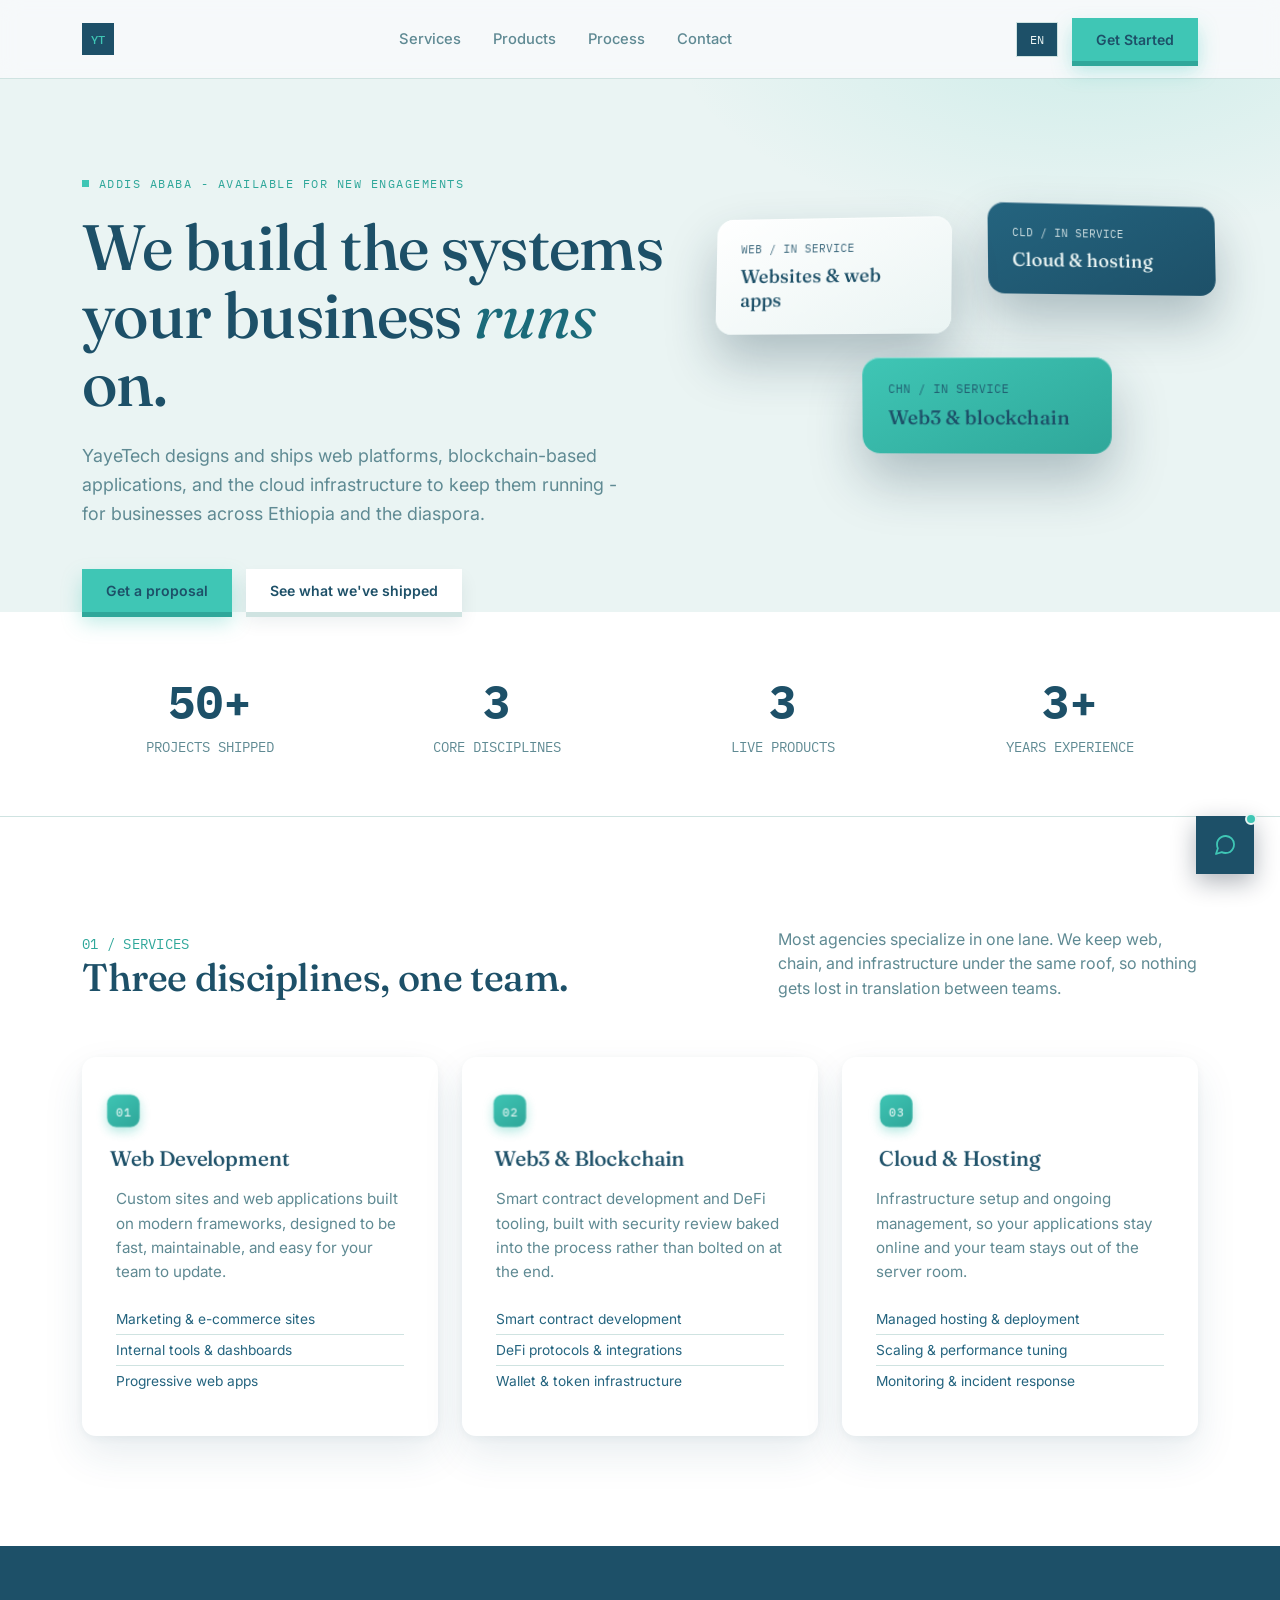
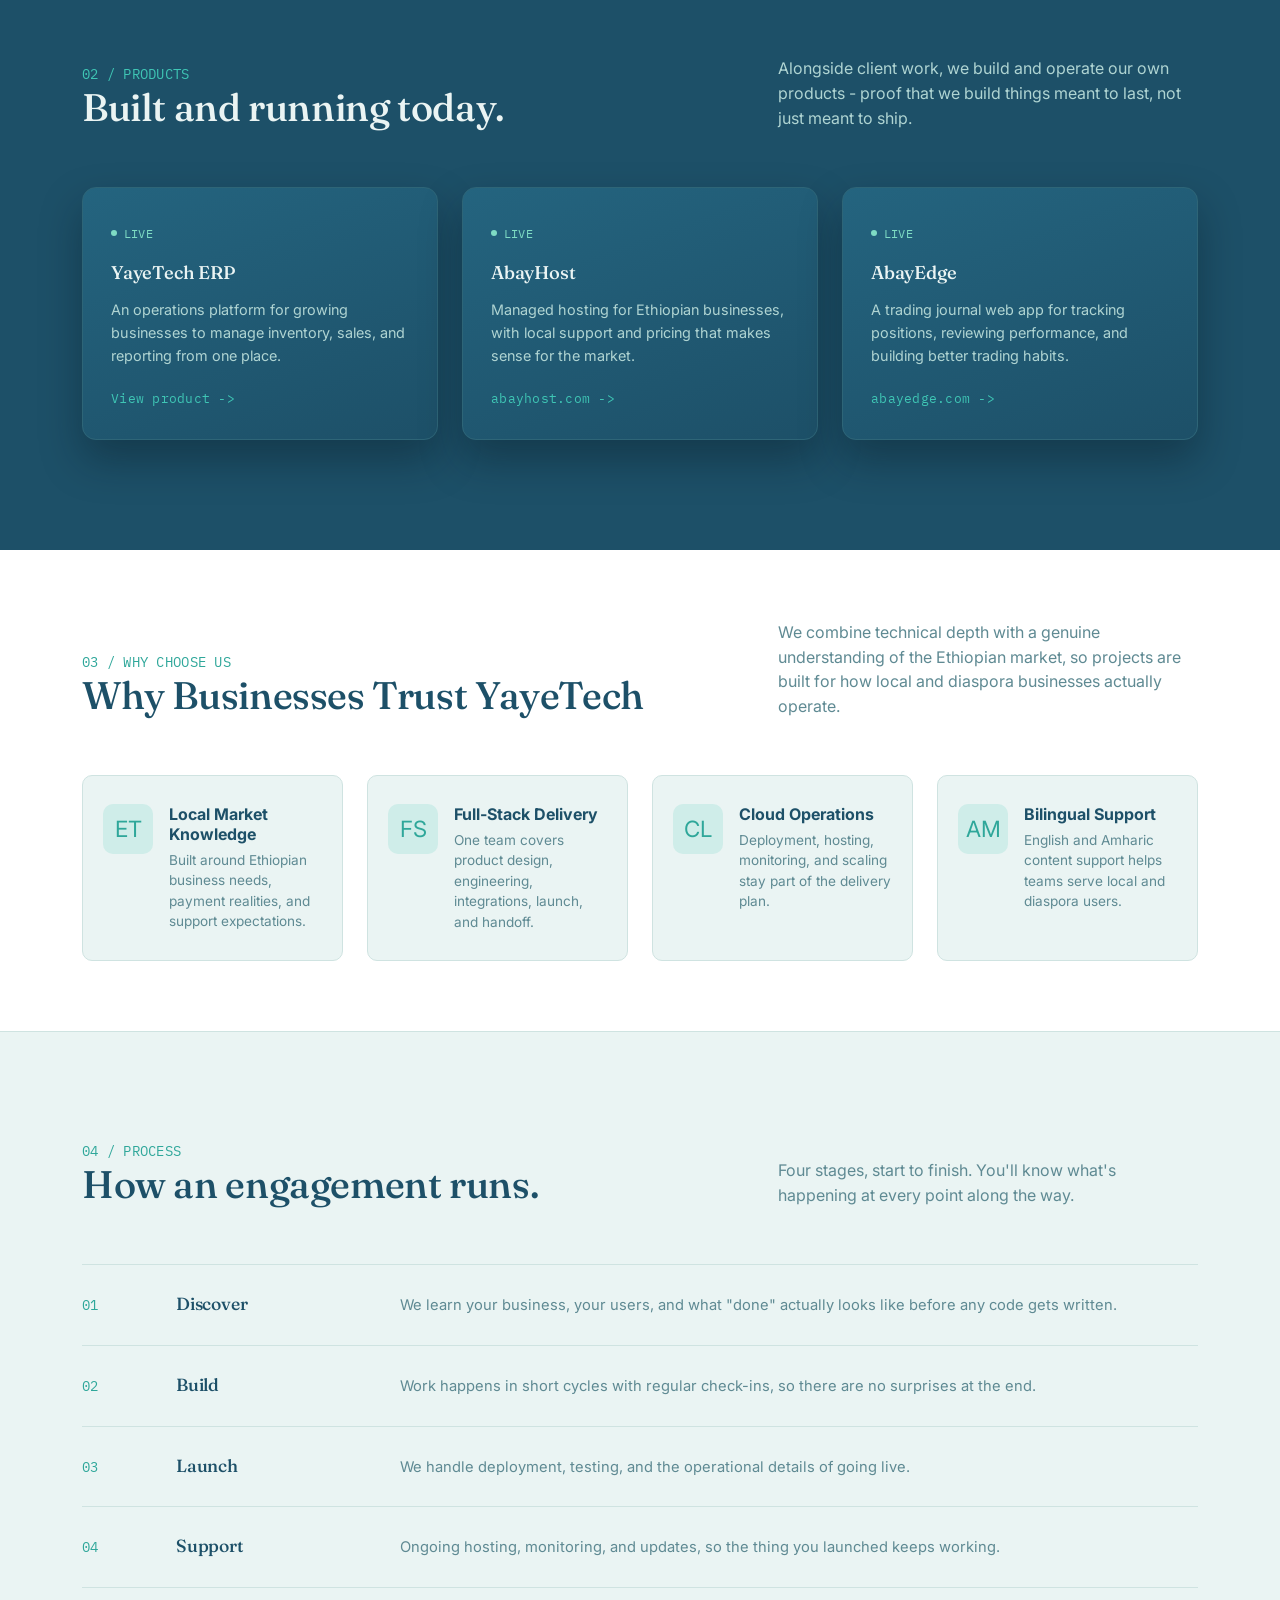
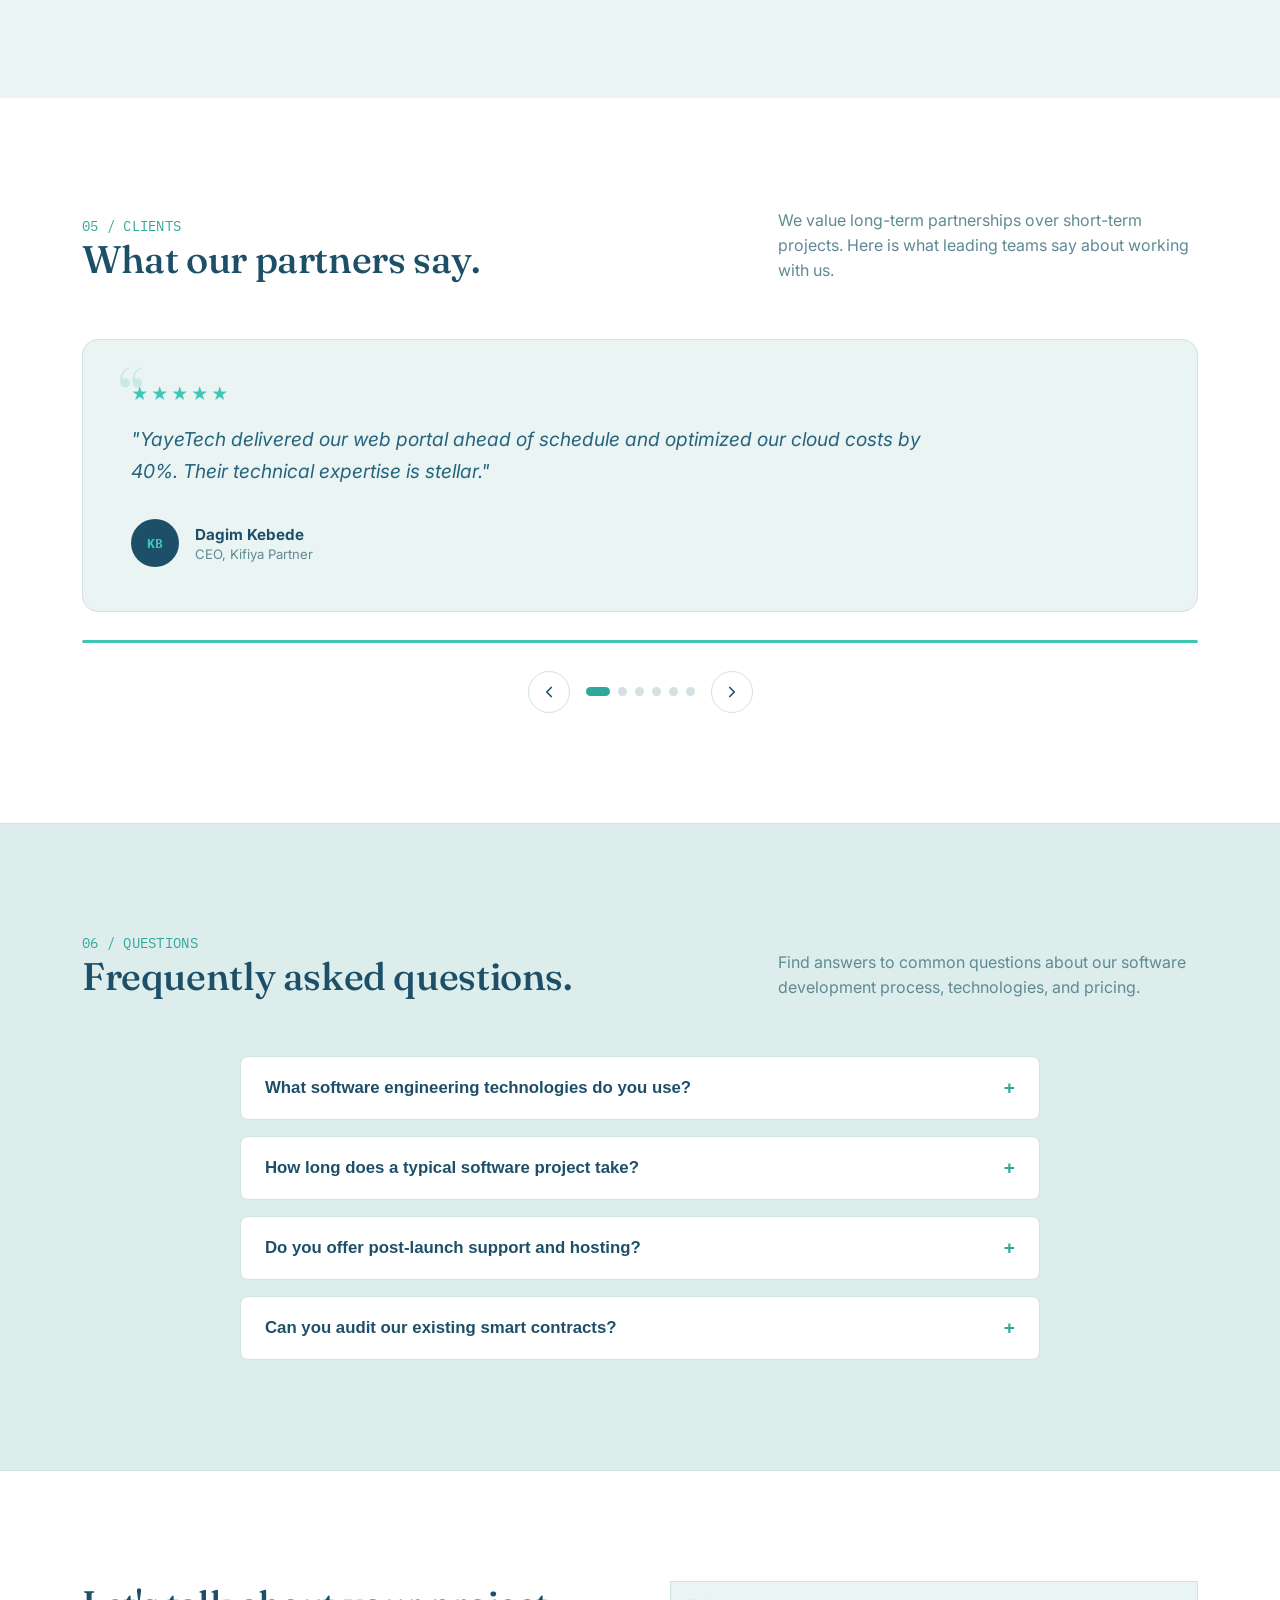
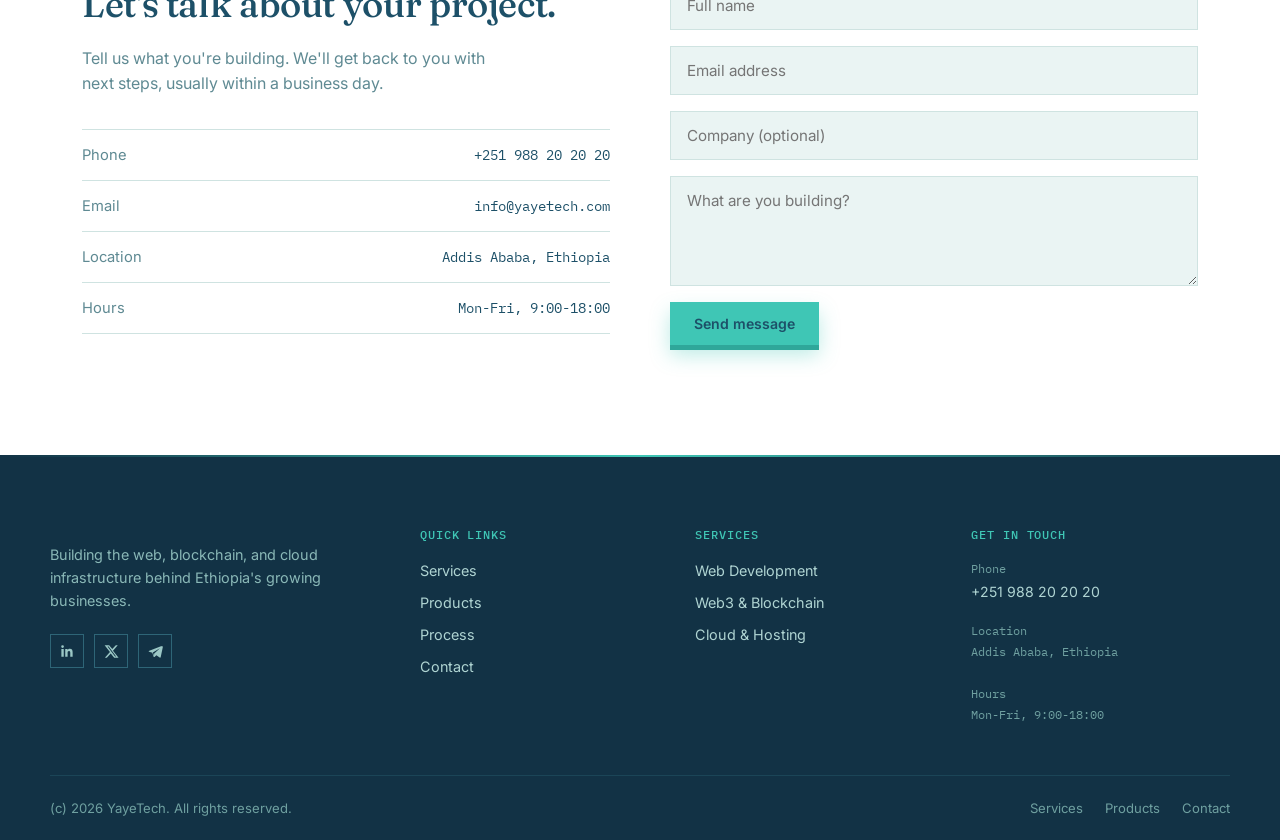
==== commit 61e7f5ab: "fix: improve mobile layout and prevent horizontal overflow on phones" ====
--- a/index.html
+++ b/index.html
@@ -115,7 +115,7 @@
   }
   nav.links a:hover{color:var(--ink);}
   nav.links a:hover::after{ width:100%; }
-  @media(max-width:900px){ nav.links{display:none;} .nav-cta{display:none;} }
+  @media(max-width:900px){ nav.links{display:none;} .btn.nav-cta{display:none;} }
 
   .nav-right{ display:flex; align-items:center; gap:14px; flex-shrink:0; }
 
@@ -1062,6 +1062,80 @@
   }
   @media(min-width:821px) {
     .wp-step:not(:last-child) .wp-connector { display: block; }
+  }
+
+  /* ---------- MOBILE POLISH ---------- */
+  img { max-width: 100%; height: auto; }
+  html { overflow-x: clip; }
+
+  @media (max-width: 700px) {
+    .nav-inner { height: 64px; gap: 12px; }
+    .logo img { height: 40px; }
+    .logo { font-size: 0.95rem; gap: 8px; }
+    #lang-toggle button { padding: 8px 10px; }
+    .hero { padding: 64px 0 0; }
+    section { padding: 72px 0; }
+    .stats-strip { padding: 40px 0; }
+    .trust-section { padding: 48px 0; }
+    .working-process { padding: 56px 0; }
+    .industries { padding: 56px 0; }
+    .sec-head { margin-bottom: 36px; }
+    .svc-card { padding: 28px 24px; }
+    .prod-card { padding: 26px 22px; }
+    .foot-top { padding: 48px 0 32px; }
+    .info-row {
+      flex-direction: column;
+      gap: 4px;
+      align-items: flex-start;
+    }
+    .foot-bottom { flex-direction: column; text-align: center; }
+    .faq-header { padding: 16px 18px; font-size: 0.95rem; gap: 12px; }
+    .faq-header span { flex: 1; min-width: 0; }
+    #mobile-menu a { padding: 14px 20px; }
+    #mobile-menu .btn { margin: 16px 20px 0; }
+    .stat-card h3 { font-size: 2.2rem; }
+  }
+
+  @media (max-width: 640px) {
+    .hero-3d {
+      height: auto;
+      perspective: none;
+      margin-top: 24px;
+      overflow: hidden;
+    }
+    .hero-3d-stage {
+      position: relative;
+      inset: auto;
+      display: grid;
+      grid-template-columns: repeat(2, 1fr);
+      gap: 12px;
+      transform-style: flat;
+      transform: none !important;
+    }
+    .float-card {
+      position: relative;
+      width: auto;
+      top: auto !important;
+      left: auto !important;
+      transform: none !important;
+      animation: none !important;
+      padding: 16px;
+    }
+    .float-card:hover { transform: translateY(-4px) !important; }
+    .float-card .fc-title { font-size: 0.88rem; }
+    .float-card .fc-tag { font-size: 0.62rem; }
+    .float-card.c3 { grid-column: 1 / -1; }
+    .hero h1 { font-size: clamp(1.9rem, 8vw, 2.4rem); }
+    .hero p.lede { font-size: 1rem; margin: 20px 0 28px; }
+    .eyebrow { font-size: 0.7rem; flex-wrap: wrap; }
+  }
+
+  @media (max-width: 400px) {
+    .wrap { padding: 0 16px; }
+    .hero-ctas { flex-direction: column; width: 100%; }
+    .hero-ctas .btn { width: 100%; text-align: center; }
+    .nav-right { gap: 8px; }
+    .btn { padding: 12px 18px; font-size: 0.85rem; }
   }
 </style>
 </head>
